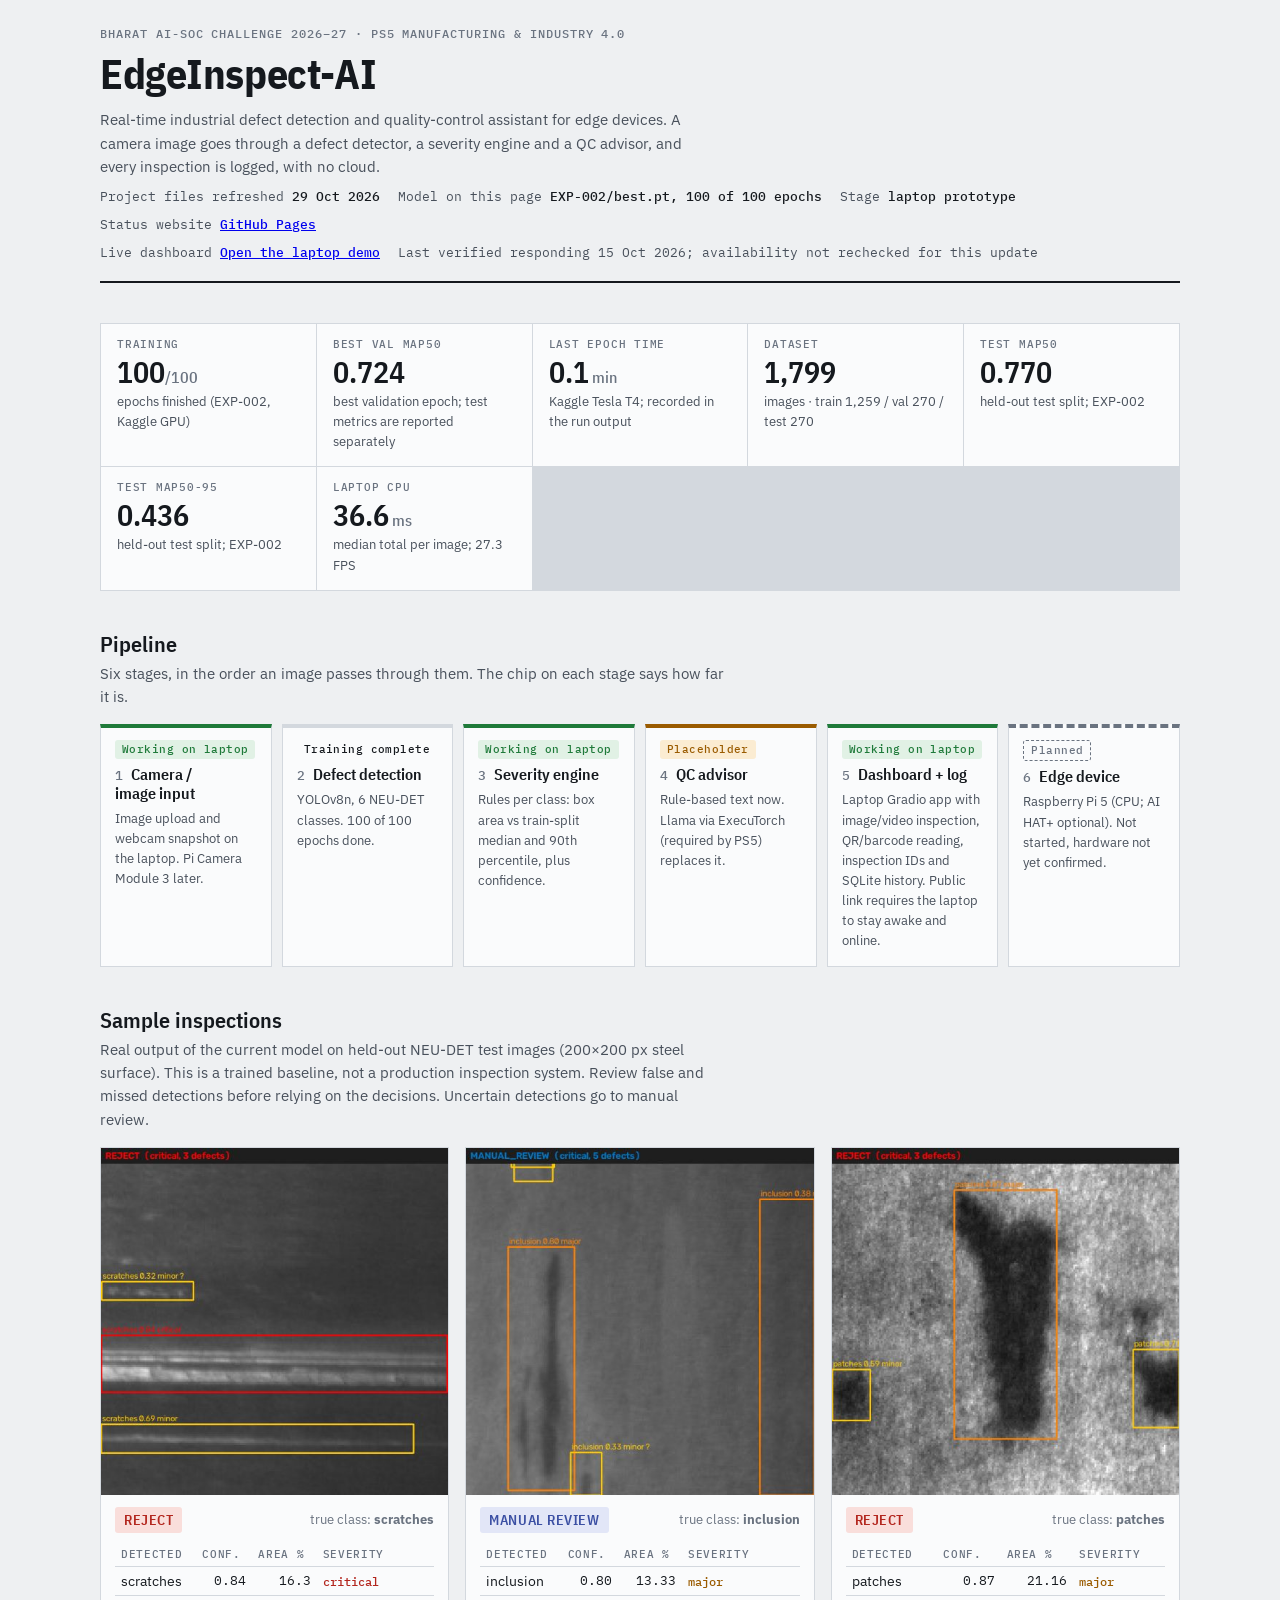
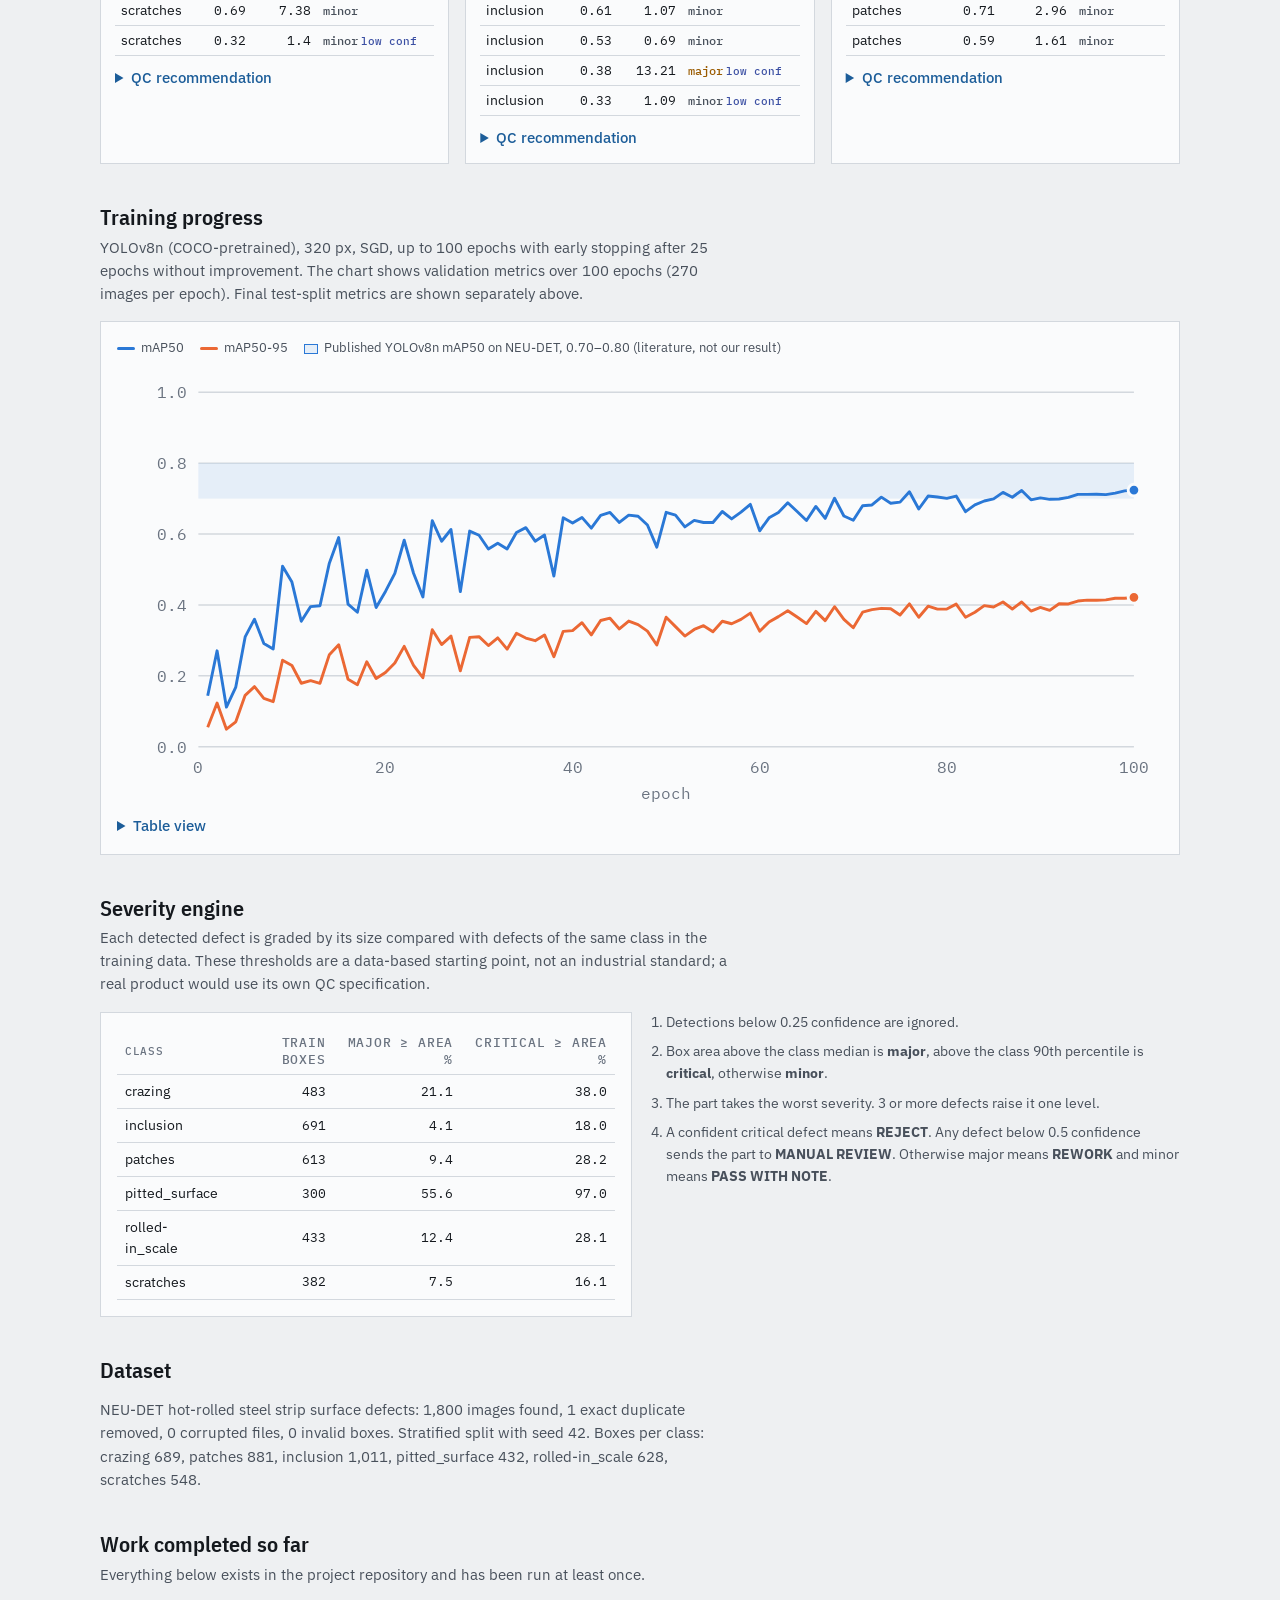
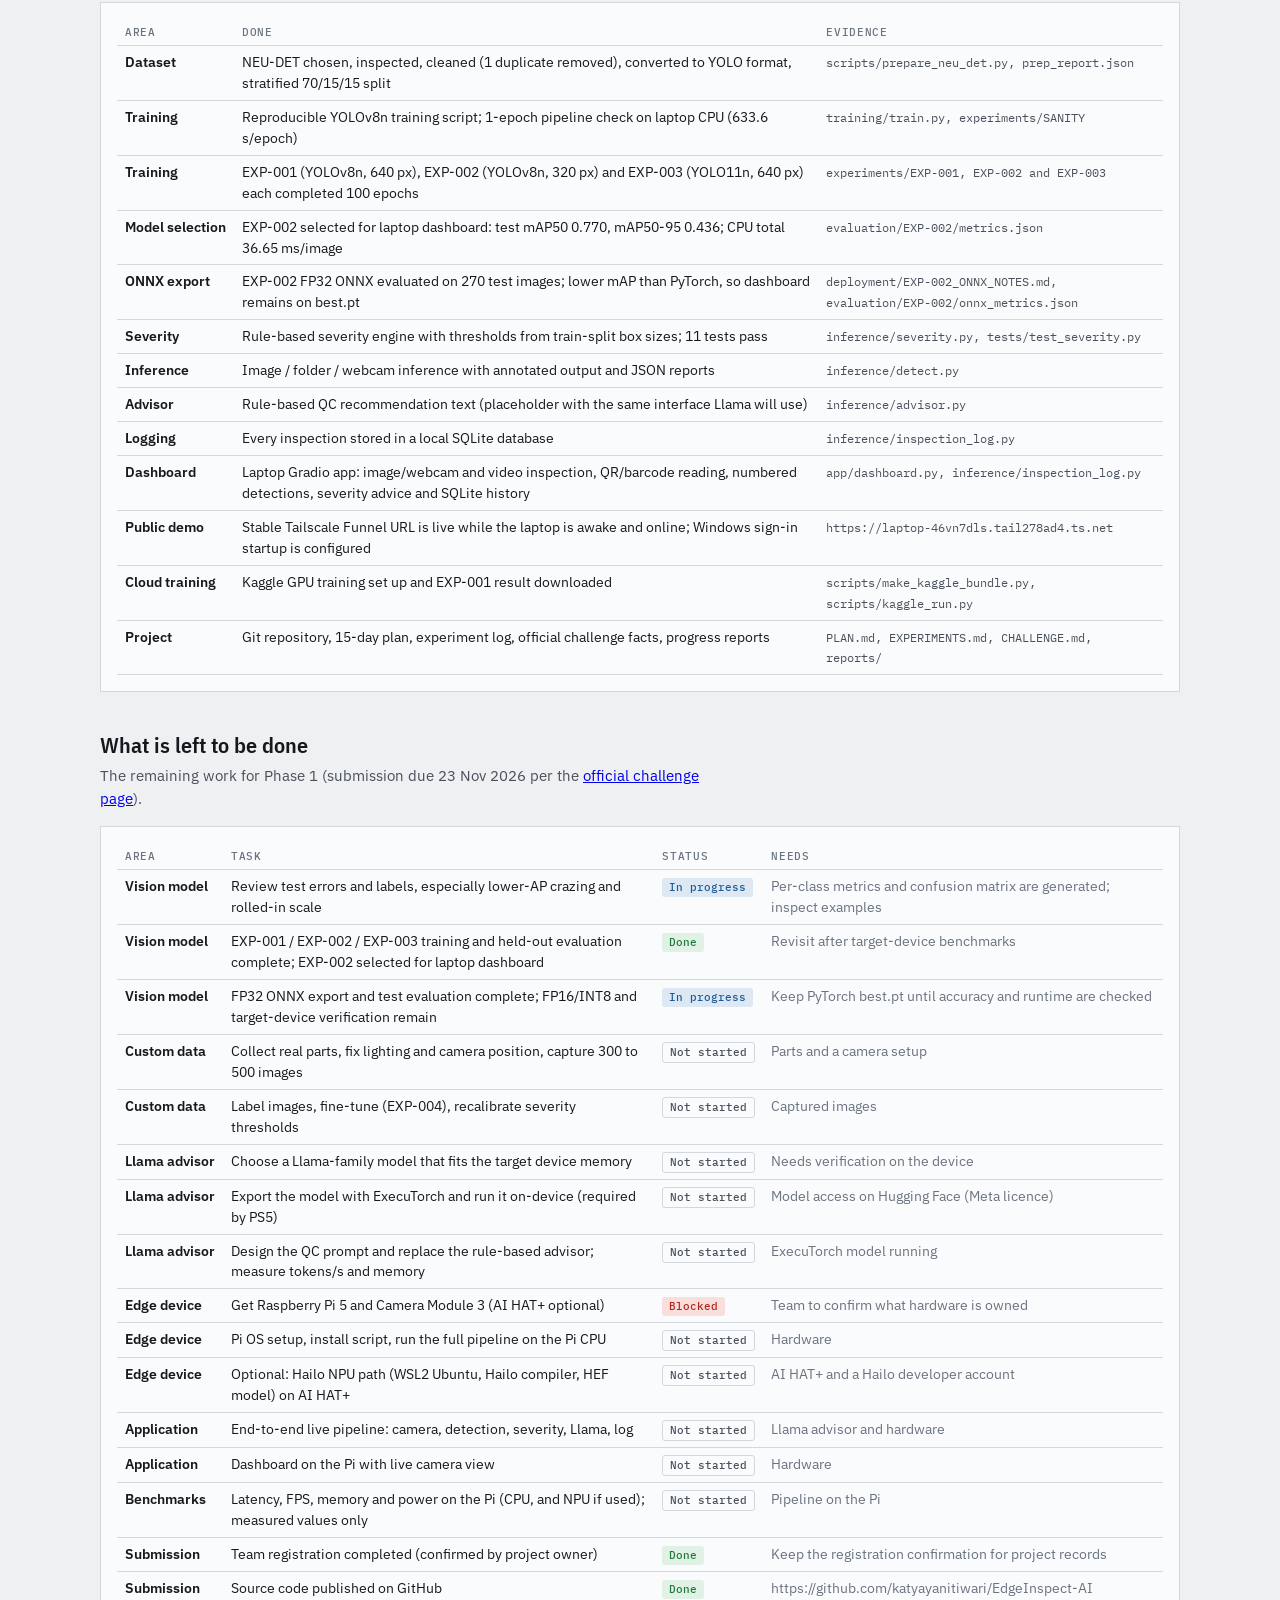
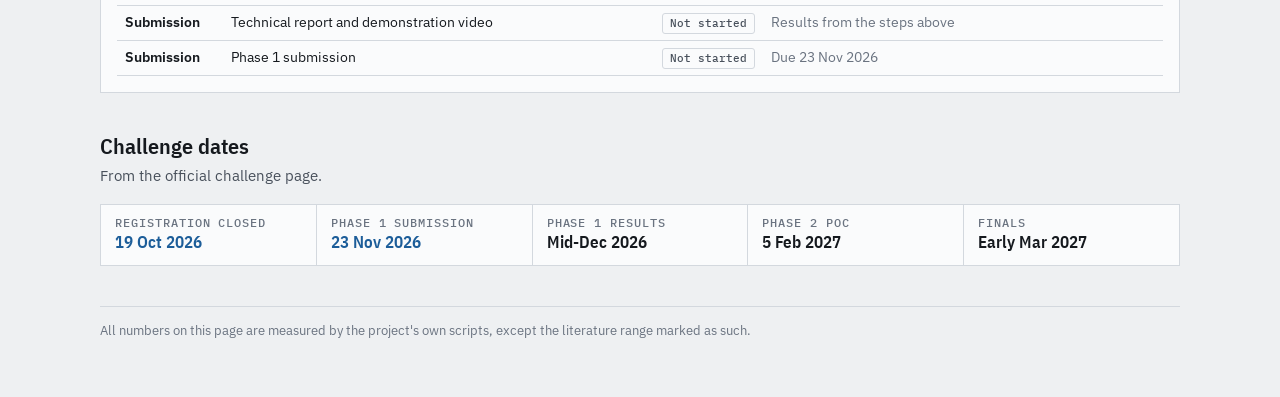
==== site/index.html @ 44a00425 "first commit" ====
<!doctype html><html lang="en"><head><meta charset="utf-8"><meta name="viewport" content="width=device-width,initial-scale=1"><style>html{color-scheme:light dark}body{margin:0}img{max-width:100%}[hidden]{display:none!important}</style></head><body><title>EdgeInspect-AI Prototype</title>
<meta name="description" content="Live status of the EdgeInspect-AI defect inspection prototype">
<link rel="preconnect" href="https://fonts.googleapis.com">
<link rel="stylesheet" href="https://fonts.googleapis.com/css2?family=IBM+Plex+Mono:wght@400;500&family=IBM+Plex+Sans+Condensed:wght@500;600;700&family=IBM+Plex+Sans:wght@400;500;600&display=swap">
<style>
:root{
  --bg:#eef0f2; --panel:#fafbfc; --ink:#15191e; --ink-2:#48505b; --muted:#6a7380; --line:#d3d8de;
  --accent:#1c5d99; --accent-soft:#dde8f3;
  --ok:#1f7a3a; --ok-bg:#e1f1e5; --warn:#9a5b00; --warn-bg:#fbecd2; --crit:#b3261e; --crit-bg:#f9dedb;
  --info:#3b4fa3; --info-bg:#e2e6f7;
  --s1:#2a78d6; --s2:#eb6834; --band:rgba(42,120,214,.10);
  --display:"IBM Plex Sans Condensed","Arial Narrow",Arial,sans-serif;
  --body:"IBM Plex Sans",system-ui,-apple-system,"Segoe UI",sans-serif;
  --mono:"IBM Plex Mono",ui-monospace,Consolas,monospace;
}
@media (prefers-color-scheme: dark){:root:not([data-theme="light"]){
  color-scheme:dark;
  --bg:#12151a; --panel:#1a1e24; --ink:#eef1f4; --ink-2:#bcc3cc; --muted:#8f98a4; --line:#2e343d;
  --accent:#7fb2e8; --accent-soft:#1d2d40;
  --ok:#6fcf8a; --ok-bg:#16301f; --warn:#f0b454; --warn-bg:#3a2a10; --crit:#f08a82; --crit-bg:#3d1a18;
  --info:#9fb0f0; --info-bg:#1f2545;
  --s1:#3987e5; --s2:#d95926; --band:rgba(57,135,229,.14);
}}
:root[data-theme="dark"]{
  color-scheme:dark;
  --bg:#12151a; --panel:#1a1e24; --ink:#eef1f4; --ink-2:#bcc3cc; --muted:#8f98a4; --line:#2e343d;
  --accent:#7fb2e8; --accent-soft:#1d2d40;
  --ok:#6fcf8a; --ok-bg:#16301f; --warn:#f0b454; --warn-bg:#3a2a10; --crit:#f08a82; --crit-bg:#3d1a18;
  --info:#9fb0f0; --info-bg:#1f2545;
  --s1:#3987e5; --s2:#d95926; --band:rgba(57,135,229,.14);
}
*{box-sizing:border-box}
body{background:var(--bg);color:var(--ink);font:15px/1.55 var(--body);padding:0 16px}
.wrap{max-width:1080px;margin:0 auto;padding-block:28px 56px;display:grid;gap:40px}
h1,h2,h3{font-family:var(--display);text-wrap:balance;margin:0;line-height:1.15}
h1{font-size:clamp(28px,5vw,42px);font-weight:700;letter-spacing:-.01em}
h2{font-size:22px;font-weight:600}
h3{font-size:16px;font-weight:600}
p{margin:0}
.muted{color:var(--muted)}
.eyebrow{font:500 12px/1 var(--mono);letter-spacing:.08em;text-transform:uppercase;color:var(--muted)}
header{display:grid;gap:10px;border-bottom:2px solid var(--ink);padding-bottom:18px}
.plate{display:flex;flex-wrap:wrap;gap:8px 18px;font:13px/1.4 var(--mono);color:var(--ink-2)}
.plate b{color:var(--ink);font-weight:500}
.lede{max-width:68ch;color:var(--ink-2)}
section{display:grid;gap:16px}
.section-head{display:grid;gap:6px}
.section-head p{max-width:70ch;color:var(--ink-2)}
.kpis{display:grid;grid-template-columns:repeat(auto-fit,minmax(200px,1fr));gap:1px;background:var(--line);border:1px solid var(--line)}
.kpi{background:var(--panel);padding:14px 16px;display:grid;gap:4px;align-content:start}
.kpi-label{font:500 11px/1.2 var(--mono);letter-spacing:.07em;text-transform:uppercase;color:var(--muted)}
.kpi-value{font:600 30px/1.1 var(--display);font-variant-numeric:tabular-nums}
.kpi-value small{font-size:16px;color:var(--muted);font-weight:500}
.kpi-note{font-size:13px;color:var(--ink-2)}
.pipeline{list-style:none;margin:0;padding:0;display:grid;grid-template-columns:repeat(auto-fit,minmax(160px,1fr));gap:10px;counter-reset:st}
.stage{counter-increment:st;background:var(--panel);border:1px solid var(--line);border-top:4px solid var(--line);padding:12px 14px 14px;display:grid;gap:6px;align-content:start}
.stage h3::before{content:counter(st) " ";font:500 13px var(--mono);color:var(--muted)}
.stage p{font-size:13px;color:var(--ink-2)}
.chip{justify-self:start;font:500 11px/1 var(--mono);letter-spacing:.04em;padding:4px 7px;border-radius:3px}
.st-working{border-top-color:var(--ok)} .st-working .chip{background:var(--ok-bg);color:var(--ok)}
.st-training{border-top-color:var(--accent)} .st-training .chip{background:var(--accent-soft);color:var(--accent)}
.st-placeholder{border-top-color:var(--warn)} .st-placeholder .chip{background:var(--warn-bg);color:var(--warn)}
.st-planned{border-top-color:var(--muted);border-top-style:dashed} .st-planned .chip{background:transparent;color:var(--muted);border:1px dashed var(--muted)}
.samples{display:grid;grid-template-columns:repeat(auto-fit,minmax(280px,1fr));gap:16px}
.sample{background:var(--panel);border:1px solid var(--line);display:grid;grid-template-rows:auto 1fr}
.sample img{display:block;width:100%;height:auto;aspect-ratio:1;background:#000}
.sample-body{padding:12px 14px 14px;display:grid;gap:10px;align-content:start}
.sample-head{display:flex;flex-wrap:wrap;justify-content:space-between;align-items:center;gap:8px;font-size:13px}
.decision{font:600 14px/1 var(--display);letter-spacing:.04em;padding:6px 9px;border-radius:3px}
.decision.ok{background:var(--ok-bg);color:var(--ok)} .decision.warn{background:var(--warn-bg);color:var(--warn)}
.decision.crit{background:var(--crit-bg);color:var(--crit)} .decision.info{background:var(--info-bg);color:var(--info)}
.sev{font:500 12px var(--mono)} .sev-minor{color:var(--ink-2)} .sev-major{color:var(--warn)} .sev-critical{color:var(--crit)}
.lc{font:500 11px var(--mono);color:var(--info)}
details summary{cursor:pointer;font-weight:500;color:var(--accent)}
details summary:focus-visible,button:focus-visible{outline:2px solid var(--accent);outline-offset:2px}
pre{white-space:pre-wrap;font:12.5px/1.5 var(--mono);color:var(--ink-2);margin:8px 0 0}
.tablewrap{overflow-x:auto}
table{border-collapse:collapse;width:100%;font-size:13.5px}
th{font:500 11px/1.3 var(--mono);letter-spacing:.06em;text-transform:uppercase;color:var(--muted);text-align:left;padding:6px 8px;border-bottom:1px solid var(--line)}
td{padding:6px 8px;border-bottom:1px solid var(--line)}
.num{text-align:right;font-variant-numeric:tabular-nums;font-family:var(--mono);font-size:13px}
th.num{text-align:right}
.mini td,.mini th{padding:4px 6px}
.panel{background:var(--panel);border:1px solid var(--line);padding:16px}
.chart-panel{display:grid;gap:10px}
.legend{display:flex;flex-wrap:wrap;gap:16px;font-size:13px;color:var(--ink-2)}
.legend span{display:inline-flex;align-items:center;gap:6px}
.sw{width:18px;height:3px;border-radius:2px;display:inline-block}
.swb{width:14px;height:10px;background:var(--band);border:1px solid var(--s1);display:inline-block}
.chartbox{position:relative}
#chart{width:100%;height:auto;display:block;overflow:visible}
#chart text{fill:var(--muted);font:11px var(--mono)}
#tip{position:absolute;pointer-events:none;background:var(--ink);color:var(--bg);font:12px/1.45 var(--mono);padding:6px 8px;border-radius:3px;white-space:nowrap}
.two{display:grid;grid-template-columns:repeat(auto-fit,minmax(300px,1fr));gap:16px;align-items:start}
.rules{display:grid;gap:8px;font-size:14px;color:var(--ink-2);margin:0;padding-left:18px}
.limits{display:grid;gap:8px;margin:0;padding-left:18px;color:var(--ink-2);max-width:75ch}
.dates{display:grid;grid-template-columns:repeat(auto-fit,minmax(150px,1fr));gap:1px;background:var(--line);border:1px solid var(--line)}
.date{background:var(--panel);padding:12px 14px;display:grid;gap:2px}
.date b{font:600 17px var(--display)}
.date.key b{color:var(--accent)}
.plan td{vertical-align:top}
.plan code{font:12px/1.4 var(--mono);color:var(--ink-2);word-break:break-word}
.plan td:first-child{font-weight:600;white-space:nowrap}
.st{font:500 11px/1 var(--mono);padding:4px 7px;border-radius:3px;white-space:nowrap;display:inline-block}
.st-done{background:var(--ok-bg);color:var(--ok)} .st-prog{background:var(--accent-soft);color:var(--accent)}
.st-todo{border:1px solid var(--line);color:var(--ink-2)} .st-block{background:var(--crit-bg);color:var(--crit)}
footer{border-top:1px solid var(--line);padding-top:14px;font-size:13px;color:var(--muted)}
@media (prefers-reduced-motion:reduce){*{transition:none!important}}
</style>

<div class="wrap">
<header>
  <div class="eyebrow">Bharat AI-SoC Challenge 2026–27 · PS5 Manufacturing &amp; Industry 4.0</div>
  <h1>EdgeInspect-AI</h1>
  <p class="lede">Real-time industrial defect detection and quality-control assistant for edge devices. A camera image goes through a defect detector, a severity engine and a QC advisor, and every inspection is logged, with no cloud.</p>
  <div class="plate"><span>Project files refreshed <b>29 Oct 2026</b></span><span>Model on this page <b>EXP-002/best.pt, 100 of 100 epochs</b></span><span>Stage <b>laptop prototype</b></span></div>
  <div class="plate"><span>Status website <b><a href="https://katyayanitiwari.github.io/edgeinspect-ai-site/">GitHub Pages</a></b></span><!--DEMO--></div>
  <div class="plate"><span>Live dashboard <b><a href="https://laptop-46vn7dls.tail278ad4.ts.net">Open the laptop demo</a></b></span><span>Last verified responding 15 Oct 2026; availability not rechecked for this update</span></div>
</header>

<section aria-label="Status">
  <div class="kpis"><div class='kpi'><div class='kpi-label'>Training</div><div class='kpi-value'>100<small>/100</small></div><div class='kpi-note'>epochs finished (EXP-002, Kaggle GPU)</div></div><div class='kpi'><div class='kpi-label'>Best val mAP50</div><div class='kpi-value'>0.724</div><div class='kpi-note'>best validation epoch; test metrics are reported separately</div></div><div class='kpi'><div class='kpi-label'>Last epoch time</div><div class='kpi-value'>0.1<small> min</small></div><div class='kpi-note'>Kaggle Tesla T4; recorded in the run output</div></div><div class='kpi'><div class='kpi-label'>Dataset</div><div class='kpi-value'>1,799</div><div class='kpi-note'>images · train 1,259 / val 270 / test 270</div></div><div class='kpi'><div class='kpi-label'>Test mAP50</div><div class='kpi-value'>0.770</div><div class='kpi-note'>held-out test split; EXP-002</div></div><div class='kpi'><div class='kpi-label'>Test mAP50-95</div><div class='kpi-value'>0.436</div><div class='kpi-note'>held-out test split; EXP-002</div></div><div class='kpi'><div class='kpi-label'>Laptop CPU</div><div class='kpi-value'>36.6<small> ms</small></div><div class='kpi-note'>median total per image; 27.3 FPS</div></div></div>
</section>

<section>
  <div class="section-head"><h2>Pipeline</h2>
  <p>Six stages, in the order an image passes through them. The chip on each stage says how far it is.</p></div>
  <ol class="pipeline"><li class='stage st-working'><span class='chip'>Working on laptop</span><h3>Camera / image input</h3><p>Image upload and webcam snapshot on the laptop. Pi Camera Module 3 later.</p></li><li class='stage st-complete'><span class='chip'>Training complete</span><h3>Defect detection</h3><p>YOLOv8n, 6 NEU-DET classes. 100 of 100 epochs done.</p></li><li class='stage st-working'><span class='chip'>Working on laptop</span><h3>Severity engine</h3><p>Rules per class: box area vs train-split median and 90th percentile, plus confidence.</p></li><li class='stage st-placeholder'><span class='chip'>Placeholder</span><h3>QC advisor</h3><p>Rule-based text now. Llama via ExecuTorch (required by PS5) replaces it.</p></li><li class='stage st-working'><span class='chip'>Working on laptop</span><h3>Dashboard + log</h3><p>Laptop Gradio app with image/video inspection, QR/barcode reading, inspection IDs and SQLite history. Public link requires the laptop to stay awake and online.</p></li><li class='stage st-planned'><span class='chip'>Planned</span><h3>Edge device</h3><p>Raspberry Pi 5 (CPU; AI HAT+ optional). Not started, hardware not yet confirmed.</p></li></ol>
</section>

<section>
  <div class="section-head"><h2>Sample inspections</h2>
  <p>Real output of the current model on held-out NEU-DET test images (200×200 px steel surface). This is a trained baseline, not a production inspection system. Review false and missed detections before relying on the decisions. Uncertain detections go to manual review.</p></div>
  <div class="samples">
<article class="sample">
  <img src="[data-uri]" alt="Model output on NEU-DET test image scratches_262.jpg" width="480" height="480">
  <div class="sample-body">
    <div class="sample-head"><span class="decision crit">REJECT</span>
      <span class="muted">true class: <b>scratches</b></span></div>
    <div class="tablewrap"><table class="mini"><thead><tr><th>Detected</th><th>Conf.</th><th>Area %</th><th>Severity</th></tr></thead>
    <tbody><tr><td>scratches</td><td class='num'>0.84</td><td class='num'>16.3</td><td><span class='sev sev-critical'>critical</span></td></tr><tr><td>scratches</td><td class='num'>0.69</td><td class='num'>7.38</td><td><span class='sev sev-minor'>minor</span></td></tr><tr><td>scratches</td><td class='num'>0.32</td><td class='num'>1.4</td><td><span class='sev sev-minor'>minor</span> <span class="lc">low conf</span></td></tr></tbody></table></div>
    <details><summary>QC recommendation</summary><pre>Decision: REJECT (overall severity: critical)
Critical defect. Reject the part and quarantine it. If several rejects of the same defect type occur in a row, check the upstream process.
D01 — scratches (linear scratch marks): critical, 16.3% of image, confidence 0.84
D02 — scratches (linear scratch marks): minor, 7.38% of image, confidence 0.69
D03 — scratches (linear scratch marks): minor, 1.4% of image, confidence 0.32 - low confidence, verify</pre></details>
  </div>
</article>
<article class="sample">
  <img src="[data-uri]" alt="Model output on NEU-DET test image inclusion_187.jpg" width="480" height="480">
  <div class="sample-body">
    <div class="sample-head"><span class="decision info">MANUAL REVIEW</span>
      <span class="muted">true class: <b>inclusion</b></span></div>
    <div class="tablewrap"><table class="mini"><thead><tr><th>Detected</th><th>Conf.</th><th>Area %</th><th>Severity</th></tr></thead>
    <tbody><tr><td>inclusion</td><td class='num'>0.80</td><td class='num'>13.33</td><td><span class='sev sev-major'>major</span></td></tr><tr><td>inclusion</td><td class='num'>0.61</td><td class='num'>1.07</td><td><span class='sev sev-minor'>minor</span></td></tr><tr><td>inclusion</td><td class='num'>0.53</td><td class='num'>0.69</td><td><span class='sev sev-minor'>minor</span></td></tr><tr><td>inclusion</td><td class='num'>0.38</td><td class='num'>13.21</td><td><span class='sev sev-major'>major</span> <span class="lc">low conf</span></td></tr><tr><td>inclusion</td><td class='num'>0.33</td><td class='num'>1.09</td><td><span class='sev sev-minor'>minor</span> <span class="lc">low conf</span></td></tr></tbody></table></div>
    <details><summary>QC recommendation</summary><pre>Decision: MANUAL_REVIEW (overall severity: critical)
The model is not confident. A QC operator must inspect this part manually before a decision is made.
D01 — inclusion (foreign material embedded in the surface): major, 13.33% of image, confidence 0.80
D02 — inclusion (foreign material embedded in the surface): major, 13.21% of image, confidence 0.38 - low confidence, verify
D03 — inclusion (foreign material embedded in the surface): minor, 1.09% of image, confidence 0.33 - low confidence, verify
D04 — inclusion (foreign material embedded in the surface): minor, 1.07% of image, confidence 0.61
D05 — inclusion (foreign material embedded in the surface): minor, 0.69% of image, confidence 0.53</pre></details>
  </div>
</article>
<article class="sample">
  <img src="[data-uri]" alt="Model output on NEU-DET test image patches_109.jpg" width="480" height="480">
  <div class="sample-body">
    <div class="sample-head"><span class="decision crit">REJECT</span>
      <span class="muted">true class: <b>patches</b></span></div>
    <div class="tablewrap"><table class="mini"><thead><tr><th>Detected</th><th>Conf.</th><th>Area %</th><th>Severity</th></tr></thead>
    <tbody><tr><td>patches</td><td class='num'>0.87</td><td class='num'>21.16</td><td><span class='sev sev-major'>major</span></td></tr><tr><td>patches</td><td class='num'>0.71</td><td class='num'>2.96</td><td><span class='sev sev-minor'>minor</span></td></tr><tr><td>patches</td><td class='num'>0.59</td><td class='num'>1.61</td><td><span class='sev sev-minor'>minor</span></td></tr></tbody></table></div>
    <details><summary>QC recommendation</summary><pre>Decision: REJECT (overall severity: critical)
Critical defect. Reject the part and quarantine it. If several rejects of the same defect type occur in a row, check the upstream process.
D01 — patches (irregular surface patch): major, 21.16% of image, confidence 0.87
D02 — patches (irregular surface patch): minor, 2.96% of image, confidence 0.71
D03 — patches (irregular surface patch): minor, 1.61% of image, confidence 0.59</pre></details>
  </div>
</article></div>
</section>

<section>
  <div class="section-head"><h2>Training progress</h2>
  <p>YOLOv8n (COCO-pretrained), 320 px, SGD, up to 100 epochs with early stopping after 25 epochs without improvement. The chart shows validation metrics over 100 epochs (270 images per epoch). Final test-split metrics are shown separately above.</p></div>
  <div class="panel chart-panel">
    <div class="legend">
      <span><i class="sw" style="background:var(--s1)"></i>mAP50</span>
      <span><i class="sw" style="background:var(--s2)"></i>mAP50-95</span>
      <span><i class="swb"></i>Published YOLOv8n mAP50 on NEU-DET, 0.70–0.80 (literature, not our result)</span>
    </div>
    <div class="chartbox"><svg id="chart" viewBox="0 0 720 300" role="img" aria-labelledby="chart-title chart-desc">
<title id="chart-title">Validation mAP per epoch</title>
<desc id="chart-desc">Line chart of mAP50 and mAP50-95 on the validation split for each finished training epoch.</desc>
<g id="grid"></g><g id="band"></g><g id="lines"></g><g id="dots"></g><g id="hover"></g>
<rect id="hit" x="56" y="16" width="644" height="244" fill="transparent"></rect>
</svg><div id="tip" hidden></div></div>
    <details><summary>Table view</summary>
      <div class="tablewrap"><table><thead><tr><th class="num">Epoch</th><th class="num">Precision</th><th class="num">Recall</th><th class="num">mAP50</th><th class="num">mAP50-95</th><th class="num">Minutes</th></tr></thead>
      <tbody><tr><td class='num'>1</td><td class='num'>0.006</td><td class='num'>0.561</td><td class='num'>0.144</td><td class='num'>0.055</td><td class='num'>0.1</td></tr><tr><td class='num'>2</td><td class='num'>0.291</td><td class='num'>0.344</td><td class='num'>0.271</td><td class='num'>0.123</td><td class='num'>0.2</td></tr><tr><td class='num'>3</td><td class='num'>0.221</td><td class='num'>0.203</td><td class='num'>0.112</td><td class='num'>0.049</td><td class='num'>0.3</td></tr><tr><td class='num'>4</td><td class='num'>0.450</td><td class='num'>0.260</td><td class='num'>0.168</td><td class='num'>0.070</td><td class='num'>0.4</td></tr><tr><td class='num'>5</td><td class='num'>0.437</td><td class='num'>0.420</td><td class='num'>0.310</td><td class='num'>0.145</td><td class='num'>0.5</td></tr><tr><td class='num'>6</td><td class='num'>0.360</td><td class='num'>0.402</td><td class='num'>0.360</td><td class='num'>0.170</td><td class='num'>0.6</td></tr><tr><td class='num'>7</td><td class='num'>0.334</td><td class='num'>0.337</td><td class='num'>0.291</td><td class='num'>0.136</td><td class='num'>0.7</td></tr><tr><td class='num'>8</td><td class='num'>0.638</td><td class='num'>0.274</td><td class='num'>0.276</td><td class='num'>0.127</td><td class='num'>0.8</td></tr><tr><td class='num'>9</td><td class='num'>0.482</td><td class='num'>0.538</td><td class='num'>0.509</td><td class='num'>0.244</td><td class='num'>0.9</td></tr><tr><td class='num'>10</td><td class='num'>0.578</td><td class='num'>0.423</td><td class='num'>0.464</td><td class='num'>0.229</td><td class='num'>1.0</td></tr><tr><td class='num'>11</td><td class='num'>0.431</td><td class='num'>0.329</td><td class='num'>0.354</td><td class='num'>0.179</td><td class='num'>1.1</td></tr><tr><td class='num'>12</td><td class='num'>0.356</td><td class='num'>0.467</td><td class='num'>0.395</td><td class='num'>0.186</td><td class='num'>1.2</td></tr><tr><td class='num'>13</td><td class='num'>0.468</td><td class='num'>0.417</td><td class='num'>0.398</td><td class='num'>0.179</td><td class='num'>1.3</td></tr><tr><td class='num'>14</td><td class='num'>0.626</td><td class='num'>0.470</td><td class='num'>0.518</td><td class='num'>0.260</td><td class='num'>1.4</td></tr><tr><td class='num'>15</td><td class='num'>0.526</td><td class='num'>0.631</td><td class='num'>0.590</td><td class='num'>0.288</td><td class='num'>1.5</td></tr><tr><td class='num'>16</td><td class='num'>0.384</td><td class='num'>0.461</td><td class='num'>0.402</td><td class='num'>0.190</td><td class='num'>1.6</td></tr><tr><td class='num'>17</td><td class='num'>0.433</td><td class='num'>0.450</td><td class='num'>0.379</td><td class='num'>0.175</td><td class='num'>1.7</td></tr><tr><td class='num'>18</td><td class='num'>0.647</td><td class='num'>0.506</td><td class='num'>0.498</td><td class='num'>0.240</td><td class='num'>1.8</td></tr><tr><td class='num'>19</td><td class='num'>0.499</td><td class='num'>0.388</td><td class='num'>0.393</td><td class='num'>0.193</td><td class='num'>1.9</td></tr><tr><td class='num'>20</td><td class='num'>0.509</td><td class='num'>0.466</td><td class='num'>0.438</td><td class='num'>0.210</td><td class='num'>2.0</td></tr><tr><td class='num'>21</td><td class='num'>0.443</td><td class='num'>0.512</td><td class='num'>0.489</td><td class='num'>0.236</td><td class='num'>2.1</td></tr><tr><td class='num'>22</td><td class='num'>0.522</td><td class='num'>0.578</td><td class='num'>0.582</td><td class='num'>0.283</td><td class='num'>2.2</td></tr><tr><td class='num'>23</td><td class='num'>0.449</td><td class='num'>0.546</td><td class='num'>0.489</td><td class='num'>0.230</td><td class='num'>2.3</td></tr><tr><td class='num'>24</td><td class='num'>0.567</td><td class='num'>0.421</td><td class='num'>0.422</td><td class='num'>0.195</td><td class='num'>2.4</td></tr><tr><td class='num'>25</td><td class='num'>0.613</td><td class='num'>0.603</td><td class='num'>0.638</td><td class='num'>0.330</td><td class='num'>2.5</td></tr><tr><td class='num'>26</td><td class='num'>0.565</td><td class='num'>0.573</td><td class='num'>0.580</td><td class='num'>0.288</td><td class='num'>2.6</td></tr><tr><td class='num'>27</td><td class='num'>0.531</td><td class='num'>0.551</td><td class='num'>0.613</td><td class='num'>0.312</td><td class='num'>2.7</td></tr><tr><td class='num'>28</td><td class='num'>0.437</td><td class='num'>0.460</td><td class='num'>0.437</td><td class='num'>0.214</td><td class='num'>2.8</td></tr><tr><td class='num'>29</td><td class='num'>0.574</td><td class='num'>0.585</td><td class='num'>0.608</td><td class='num'>0.308</td><td class='num'>2.9</td></tr><tr><td class='num'>30</td><td class='num'>0.540</td><td class='num'>0.575</td><td class='num'>0.597</td><td class='num'>0.310</td><td class='num'>3.0</td></tr><tr><td class='num'>31</td><td class='num'>0.541</td><td class='num'>0.567</td><td class='num'>0.558</td><td class='num'>0.285</td><td class='num'>3.1</td></tr><tr><td class='num'>32</td><td class='num'>0.675</td><td class='num'>0.522</td><td class='num'>0.574</td><td class='num'>0.307</td><td class='num'>3.2</td></tr><tr><td class='num'>33</td><td class='num'>0.514</td><td class='num'>0.551</td><td class='num'>0.558</td><td class='num'>0.275</td><td class='num'>3.3</td></tr><tr><td class='num'>34</td><td class='num'>0.611</td><td class='num'>0.564</td><td class='num'>0.604</td><td class='num'>0.320</td><td class='num'>3.4</td></tr><tr><td class='num'>35</td><td class='num'>0.502</td><td class='num'>0.648</td><td class='num'>0.618</td><td class='num'>0.307</td><td class='num'>3.5</td></tr><tr><td class='num'>36</td><td class='num'>0.637</td><td class='num'>0.537</td><td class='num'>0.580</td><td class='num'>0.299</td><td class='num'>3.6</td></tr><tr><td class='num'>37</td><td class='num'>0.646</td><td class='num'>0.564</td><td class='num'>0.597</td><td class='num'>0.315</td><td class='num'>3.7</td></tr><tr><td class='num'>38</td><td class='num'>0.451</td><td class='num'>0.490</td><td class='num'>0.481</td><td class='num'>0.254</td><td class='num'>3.8</td></tr><tr><td class='num'>39</td><td class='num'>0.610</td><td class='num'>0.626</td><td class='num'>0.646</td><td class='num'>0.326</td><td class='num'>3.9</td></tr><tr><td class='num'>40</td><td class='num'>0.575</td><td class='num'>0.641</td><td class='num'>0.631</td><td class='num'>0.328</td><td class='num'>4.0</td></tr><tr><td class='num'>41</td><td class='num'>0.576</td><td class='num'>0.655</td><td class='num'>0.647</td><td class='num'>0.350</td><td class='num'>4.1</td></tr><tr><td class='num'>42</td><td class='num'>0.574</td><td class='num'>0.607</td><td class='num'>0.617</td><td class='num'>0.315</td><td class='num'>4.1</td></tr><tr><td class='num'>43</td><td class='num'>0.665</td><td class='num'>0.603</td><td class='num'>0.652</td><td class='num'>0.356</td><td class='num'>4.2</td></tr><tr><td class='num'>44</td><td class='num'>0.598</td><td class='num'>0.642</td><td class='num'>0.661</td><td class='num'>0.363</td><td class='num'>4.3</td></tr><tr><td class='num'>45</td><td class='num'>0.545</td><td class='num'>0.649</td><td class='num'>0.633</td><td class='num'>0.332</td><td class='num'>4.4</td></tr><tr><td class='num'>46</td><td class='num'>0.603</td><td class='num'>0.614</td><td class='num'>0.653</td><td class='num'>0.354</td><td class='num'>4.5</td></tr><tr><td class='num'>47</td><td class='num'>0.601</td><td class='num'>0.648</td><td class='num'>0.650</td><td class='num'>0.345</td><td class='num'>4.6</td></tr><tr><td class='num'>48</td><td class='num'>0.626</td><td class='num'>0.634</td><td class='num'>0.625</td><td class='num'>0.326</td><td class='num'>4.7</td></tr><tr><td class='num'>49</td><td class='num'>0.569</td><td class='num'>0.566</td><td class='num'>0.563</td><td class='num'>0.287</td><td class='num'>4.8</td></tr><tr><td class='num'>50</td><td class='num'>0.596</td><td class='num'>0.645</td><td class='num'>0.661</td><td class='num'>0.365</td><td class='num'>4.9</td></tr><tr><td class='num'>51</td><td class='num'>0.589</td><td class='num'>0.628</td><td class='num'>0.653</td><td class='num'>0.339</td><td class='num'>5.0</td></tr><tr><td class='num'>52</td><td class='num'>0.635</td><td class='num'>0.557</td><td class='num'>0.620</td><td class='num'>0.312</td><td class='num'>5.1</td></tr><tr><td class='num'>53</td><td class='num'>0.559</td><td class='num'>0.665</td><td class='num'>0.639</td><td class='num'>0.331</td><td class='num'>5.2</td></tr><tr><td class='num'>54</td><td class='num'>0.581</td><td class='num'>0.620</td><td class='num'>0.633</td><td class='num'>0.341</td><td class='num'>5.3</td></tr><tr><td class='num'>55</td><td class='num'>0.575</td><td class='num'>0.642</td><td class='num'>0.633</td><td class='num'>0.324</td><td class='num'>5.4</td></tr><tr><td class='num'>56</td><td class='num'>0.546</td><td class='num'>0.671</td><td class='num'>0.664</td><td class='num'>0.354</td><td class='num'>5.5</td></tr><tr><td class='num'>57</td><td class='num'>0.667</td><td class='num'>0.565</td><td class='num'>0.643</td><td class='num'>0.347</td><td class='num'>5.6</td></tr><tr><td class='num'>58</td><td class='num'>0.628</td><td class='num'>0.652</td><td class='num'>0.662</td><td class='num'>0.359</td><td class='num'>5.7</td></tr><tr><td class='num'>59</td><td class='num'>0.627</td><td class='num'>0.659</td><td class='num'>0.684</td><td class='num'>0.377</td><td class='num'>5.8</td></tr><tr><td class='num'>60</td><td class='num'>0.581</td><td class='num'>0.619</td><td class='num'>0.609</td><td class='num'>0.326</td><td class='num'>5.9</td></tr><tr><td class='num'>61</td><td class='num'>0.595</td><td class='num'>0.631</td><td class='num'>0.646</td><td class='num'>0.352</td><td class='num'>6.0</td></tr><tr><td class='num'>62</td><td class='num'>0.595</td><td class='num'>0.668</td><td class='num'>0.661</td><td class='num'>0.367</td><td class='num'>6.1</td></tr><tr><td class='num'>63</td><td class='num'>0.660</td><td class='num'>0.659</td><td class='num'>0.688</td><td class='num'>0.384</td><td class='num'>6.2</td></tr><tr><td class='num'>64</td><td class='num'>0.557</td><td class='num'>0.678</td><td class='num'>0.663</td><td class='num'>0.366</td><td class='num'>6.3</td></tr><tr><td class='num'>65</td><td class='num'>0.609</td><td class='num'>0.604</td><td class='num'>0.638</td><td class='num'>0.347</td><td class='num'>6.4</td></tr><tr><td class='num'>66</td><td class='num'>0.658</td><td class='num'>0.620</td><td class='num'>0.678</td><td class='num'>0.382</td><td class='num'>6.5</td></tr><tr><td class='num'>67</td><td class='num'>0.593</td><td class='num'>0.649</td><td class='num'>0.644</td><td class='num'>0.356</td><td class='num'>6.6</td></tr><tr><td class='num'>68</td><td class='num'>0.592</td><td class='num'>0.688</td><td class='num'>0.701</td><td class='num'>0.395</td><td class='num'>6.7</td></tr><tr><td class='num'>69</td><td class='num'>0.590</td><td class='num'>0.606</td><td class='num'>0.651</td><td class='num'>0.359</td><td class='num'>6.8</td></tr><tr><td class='num'>70</td><td class='num'>0.628</td><td class='num'>0.585</td><td class='num'>0.639</td><td class='num'>0.336</td><td class='num'>6.9</td></tr><tr><td class='num'>71</td><td class='num'>0.600</td><td class='num'>0.672</td><td class='num'>0.680</td><td class='num'>0.379</td><td class='num'>7.0</td></tr><tr><td class='num'>72</td><td class='num'>0.673</td><td class='num'>0.621</td><td class='num'>0.682</td><td class='num'>0.387</td><td class='num'>7.0</td></tr><tr><td class='num'>73</td><td class='num'>0.643</td><td class='num'>0.671</td><td class='num'>0.704</td><td class='num'>0.390</td><td class='num'>7.1</td></tr><tr><td class='num'>74</td><td class='num'>0.608</td><td class='num'>0.692</td><td class='num'>0.687</td><td class='num'>0.389</td><td class='num'>7.2</td></tr><tr><td class='num'>75</td><td class='num'>0.612</td><td class='num'>0.683</td><td class='num'>0.690</td><td class='num'>0.372</td><td class='num'>7.3</td></tr><tr><td class='num'>76</td><td class='num'>0.709</td><td class='num'>0.669</td><td class='num'>0.719</td><td class='num'>0.403</td><td class='num'>7.4</td></tr><tr><td class='num'>77</td><td class='num'>0.605</td><td class='num'>0.667</td><td class='num'>0.671</td><td class='num'>0.365</td><td class='num'>7.5</td></tr><tr><td class='num'>78</td><td class='num'>0.634</td><td class='num'>0.686</td><td class='num'>0.707</td><td class='num'>0.396</td><td class='num'>7.6</td></tr><tr><td class='num'>79</td><td class='num'>0.707</td><td class='num'>0.627</td><td class='num'>0.705</td><td class='num'>0.388</td><td class='num'>7.7</td></tr><tr><td class='num'>80</td><td class='num'>0.649</td><td class='num'>0.649</td><td class='num'>0.701</td><td class='num'>0.388</td><td class='num'>7.8</td></tr><tr><td class='num'>81</td><td class='num'>0.638</td><td class='num'>0.685</td><td class='num'>0.707</td><td class='num'>0.402</td><td class='num'>7.9</td></tr><tr><td class='num'>82</td><td class='num'>0.623</td><td class='num'>0.639</td><td class='num'>0.663</td><td class='num'>0.365</td><td class='num'>8.0</td></tr><tr><td class='num'>83</td><td class='num'>0.614</td><td class='num'>0.658</td><td class='num'>0.682</td><td class='num'>0.379</td><td class='num'>8.1</td></tr><tr><td class='num'>84</td><td class='num'>0.593</td><td class='num'>0.689</td><td class='num'>0.693</td><td class='num'>0.398</td><td class='num'>8.2</td></tr><tr><td class='num'>85</td><td class='num'>0.630</td><td class='num'>0.678</td><td class='num'>0.699</td><td class='num'>0.394</td><td class='num'>8.3</td></tr><tr><td class='num'>86</td><td class='num'>0.610</td><td class='num'>0.706</td><td class='num'>0.717</td><td class='num'>0.408</td><td class='num'>8.4</td></tr><tr><td class='num'>87</td><td class='num'>0.686</td><td class='num'>0.645</td><td class='num'>0.704</td><td class='num'>0.388</td><td class='num'>8.5</td></tr><tr><td class='num'>88</td><td class='num'>0.658</td><td class='num'>0.677</td><td class='num'>0.723</td><td class='num'>0.408</td><td class='num'>8.6</td></tr><tr><td class='num'>89</td><td class='num'>0.664</td><td class='num'>0.664</td><td class='num'>0.697</td><td class='num'>0.383</td><td class='num'>8.7</td></tr><tr><td class='num'>90</td><td class='num'>0.565</td><td class='num'>0.731</td><td class='num'>0.702</td><td class='num'>0.393</td><td class='num'>8.8</td></tr><tr><td class='num'>91</td><td class='num'>0.628</td><td class='num'>0.679</td><td class='num'>0.698</td><td class='num'>0.385</td><td class='num'>8.9</td></tr><tr><td class='num'>92</td><td class='num'>0.612</td><td class='num'>0.702</td><td class='num'>0.699</td><td class='num'>0.403</td><td class='num'>9.0</td></tr><tr><td class='num'>93</td><td class='num'>0.653</td><td class='num'>0.682</td><td class='num'>0.703</td><td class='num'>0.403</td><td class='num'>9.1</td></tr><tr><td class='num'>94</td><td class='num'>0.622</td><td class='num'>0.697</td><td class='num'>0.712</td><td class='num'>0.411</td><td class='num'>9.2</td></tr><tr><td class='num'>95</td><td class='num'>0.663</td><td class='num'>0.687</td><td class='num'>0.712</td><td class='num'>0.413</td><td class='num'>9.3</td></tr><tr><td class='num'>96</td><td class='num'>0.673</td><td class='num'>0.666</td><td class='num'>0.712</td><td class='num'>0.413</td><td class='num'>9.4</td></tr><tr><td class='num'>97</td><td class='num'>0.644</td><td class='num'>0.689</td><td class='num'>0.711</td><td class='num'>0.414</td><td class='num'>9.5</td></tr><tr><td class='num'>98</td><td class='num'>0.646</td><td class='num'>0.675</td><td class='num'>0.715</td><td class='num'>0.419</td><td class='num'>9.6</td></tr><tr><td class='num'>99</td><td class='num'>0.629</td><td class='num'>0.712</td><td class='num'>0.722</td><td class='num'>0.419</td><td class='num'>9.7</td></tr><tr><td class='num'>100</td><td class='num'>0.662</td><td class='num'>0.698</td><td class='num'>0.724</td><td class='num'>0.421</td><td class='num'>9.7</td></tr></tbody></table></div></details>
  </div>
</section>

<section>
  <div class="section-head"><h2>Severity engine</h2>
  <p>Each detected defect is graded by its size compared with defects of the same class in the training data. These thresholds are a data-based starting point, not an industrial standard; a real product would use its own QC specification.</p></div>
  <div class="two">
    <div class="panel tablewrap"><table><thead><tr><th>Class</th><th class="num">Train boxes</th><th class="num">Major ≥ area %</th><th class="num">Critical ≥ area %</th></tr></thead>
    <tbody><tr><td>crazing</td><td class='num'>483</td><td class='num'>21.1</td><td class='num'>38.0</td></tr><tr><td>inclusion</td><td class='num'>691</td><td class='num'>4.1</td><td class='num'>18.0</td></tr><tr><td>patches</td><td class='num'>613</td><td class='num'>9.4</td><td class='num'>28.2</td></tr><tr><td>pitted_surface</td><td class='num'>300</td><td class='num'>55.6</td><td class='num'>97.0</td></tr><tr><td>rolled-in_scale</td><td class='num'>433</td><td class='num'>12.4</td><td class='num'>28.1</td></tr><tr><td>scratches</td><td class='num'>382</td><td class='num'>7.5</td><td class='num'>16.1</td></tr></tbody></table></div>
    <ol class="rules">
      <li>Detections below 0.25 confidence are ignored.</li>
      <li>Box area above the class median is <b>major</b>, above the class 90th percentile is <b>critical</b>, otherwise <b>minor</b>.</li>
      <li>The part takes the worst severity. 3 or more defects raise it one level.</li>
      <li>A confident critical defect means <b>REJECT</b>. Any defect below 0.5 confidence sends the part to <b>MANUAL REVIEW</b>. Otherwise major means <b>REWORK</b> and minor means <b>PASS WITH NOTE</b>.</li>
    </ol>
  </div>
</section>

<section>
  <div class="section-head"><h2>Dataset</h2></div>
  <p class="lede">NEU-DET hot-rolled steel strip surface defects: 1,800 images found, 1 exact duplicate removed, 0 corrupted files, 0 invalid boxes. Stratified split with seed 42. Boxes per class: crazing 689, patches 881, inclusion 1,011, pitted_surface 432, rolled-in_scale 628, scratches 548.</p>
</section>

<section>
  <div class="section-head"><h2>Work completed so far</h2>
  <p>Everything below exists in the project repository and has been run at least once.</p></div>
  <div class="panel tablewrap"><table class="plan"><thead><tr><th>Area</th><th>Done</th><th>Evidence</th></tr></thead>
  <tbody><tr><td>Dataset</td><td>NEU-DET chosen, inspected, cleaned (1 duplicate removed), converted to YOLO format, stratified 70/15/15 split</td><td class='muted'><code>scripts/prepare_neu_det.py, prep_report.json</code></td></tr><tr><td>Training</td><td>Reproducible YOLOv8n training script; 1-epoch pipeline check on laptop CPU (633.6 s/epoch)</td><td class='muted'><code>training/train.py, experiments/SANITY</code></td></tr><tr><td>Training</td><td>EXP-001 (YOLOv8n, 640 px), EXP-002 (YOLOv8n, 320 px) and EXP-003 (YOLO11n, 640 px) each completed 100 epochs</td><td class='muted'><code>experiments/EXP-001, EXP-002 and EXP-003</code></td></tr><tr><td>Model selection</td><td>EXP-002 selected for laptop dashboard: test mAP50 0.770, mAP50-95 0.436; CPU total 36.65 ms/image</td><td class='muted'><code>evaluation/EXP-002/metrics.json</code></td></tr><tr><td>ONNX export</td><td>EXP-002 FP32 ONNX evaluated on 270 test images; lower mAP than PyTorch, so dashboard remains on best.pt</td><td class='muted'><code>deployment/EXP-002_ONNX_NOTES.md, evaluation/EXP-002/onnx_metrics.json</code></td></tr><tr><td>Severity</td><td>Rule-based severity engine with thresholds from train-split box sizes; 11 tests pass</td><td class='muted'><code>inference/severity.py, tests/test_severity.py</code></td></tr><tr><td>Inference</td><td>Image / folder / webcam inference with annotated output and JSON reports</td><td class='muted'><code>inference/detect.py</code></td></tr><tr><td>Advisor</td><td>Rule-based QC recommendation text (placeholder with the same interface Llama will use)</td><td class='muted'><code>inference/advisor.py</code></td></tr><tr><td>Logging</td><td>Every inspection stored in a local SQLite database</td><td class='muted'><code>inference/inspection_log.py</code></td></tr><tr><td>Dashboard</td><td>Laptop Gradio app: image/webcam and video inspection, QR/barcode reading, numbered detections, severity advice and SQLite history</td><td class='muted'><code>app/dashboard.py, inference/inspection_log.py</code></td></tr><tr><td>Public demo</td><td>Stable Tailscale Funnel URL is live while the laptop is awake and online; Windows sign-in startup is configured</td><td class='muted'><code>https://laptop-46vn7dls.tail278ad4.ts.net</code></td></tr><tr><td>Cloud training</td><td>Kaggle GPU training set up and EXP-001 result downloaded</td><td class='muted'><code>scripts/make_kaggle_bundle.py, scripts/kaggle_run.py</code></td></tr><tr><td>Project</td><td>Git repository, 15-day plan, experiment log, official challenge facts, progress reports</td><td class='muted'><code>PLAN.md, EXPERIMENTS.md, CHALLENGE.md, reports/</code></td></tr></tbody></table></div>
</section>

<section>
  <div class="section-head"><h2>What is left to be done</h2>
  <p>The remaining work for Phase 1 (submission due 23 Nov 2026 per the <a href="https://arm-education.github.io/Arm-Developer-Labs/Bharat_AI_SoC_2026_27.html">official challenge page</a>).</p></div>
  <div class="panel tablewrap"><table class="plan"><thead><tr><th>Area</th><th>Task</th><th>Status</th><th>Needs</th></tr></thead>
  <tbody><tr><td>Vision model</td><td>Review test errors and labels, especially lower-AP crazing and rolled-in scale</td><td><span class='st st-prog'>In progress</span></td><td class='muted'>Per-class metrics and confusion matrix are generated; inspect examples</td></tr><tr><td>Vision model</td><td>EXP-001 / EXP-002 / EXP-003 training and held-out evaluation complete; EXP-002 selected for laptop dashboard</td><td><span class='st st-done'>Done</span></td><td class='muted'>Revisit after target-device benchmarks</td></tr><tr><td>Vision model</td><td>FP32 ONNX export and test evaluation complete; FP16/INT8 and target-device verification remain</td><td><span class='st st-prog'>In progress</span></td><td class='muted'>Keep PyTorch best.pt until accuracy and runtime are checked</td></tr><tr><td>Custom data</td><td>Collect real parts, fix lighting and camera position, capture 300 to 500 images</td><td><span class='st st-todo'>Not started</span></td><td class='muted'>Parts and a camera setup</td></tr><tr><td>Custom data</td><td>Label images, fine-tune (EXP-004), recalibrate severity thresholds</td><td><span class='st st-todo'>Not started</span></td><td class='muted'>Captured images</td></tr><tr><td>Llama advisor</td><td>Choose a Llama-family model that fits the target device memory</td><td><span class='st st-todo'>Not started</span></td><td class='muted'>Needs verification on the device</td></tr><tr><td>Llama advisor</td><td>Export the model with ExecuTorch and run it on-device (required by PS5)</td><td><span class='st st-todo'>Not started</span></td><td class='muted'>Model access on Hugging Face (Meta licence)</td></tr><tr><td>Llama advisor</td><td>Design the QC prompt and replace the rule-based advisor; measure tokens/s and memory</td><td><span class='st st-todo'>Not started</span></td><td class='muted'>ExecuTorch model running</td></tr><tr><td>Edge device</td><td>Get Raspberry Pi 5 and Camera Module 3 (AI HAT+ optional)</td><td><span class='st st-block'>Blocked</span></td><td class='muted'>Team to confirm what hardware is owned</td></tr><tr><td>Edge device</td><td>Pi OS setup, install script, run the full pipeline on the Pi CPU</td><td><span class='st st-todo'>Not started</span></td><td class='muted'>Hardware</td></tr><tr><td>Edge device</td><td>Optional: Hailo NPU path (WSL2 Ubuntu, Hailo compiler, HEF model) on AI HAT+</td><td><span class='st st-todo'>Not started</span></td><td class='muted'>AI HAT+ and a Hailo developer account</td></tr><tr><td>Application</td><td>End-to-end live pipeline: camera, detection, severity, Llama, log</td><td><span class='st st-todo'>Not started</span></td><td class='muted'>Llama advisor and hardware</td></tr><tr><td>Application</td><td>Dashboard on the Pi with live camera view</td><td><span class='st st-todo'>Not started</span></td><td class='muted'>Hardware</td></tr><tr><td>Benchmarks</td><td>Latency, FPS, memory and power on the Pi (CPU, and NPU if used); measured values only</td><td><span class='st st-todo'>Not started</span></td><td class='muted'>Pipeline on the Pi</td></tr><tr><td>Submission</td><td>Team registration completed (confirmed by project owner)</td><td><span class='st st-done'>Done</span></td><td class='muted'>Keep the registration confirmation for project records</td></tr><tr><td>Submission</td><td>Source code published on GitHub</td><td><span class='st st-done'>Done</span></td><td class='muted'>https://github.com/katyayanitiwari/EdgeInspect-AI</td></tr><tr><td>Submission</td><td>Technical report and demonstration video</td><td><span class='st st-todo'>Not started</span></td><td class='muted'>Results from the steps above</td></tr><tr><td>Submission</td><td>Phase 1 submission</td><td><span class='st st-todo'>Not started</span></td><td class='muted'>Due 23 Nov 2026</td></tr></tbody></table></div>
</section>

<section>
  <div class="section-head"><h2>Challenge dates</h2><p>From the official challenge page.</p></div>
  <div class="dates">
    <div class="date key"><span class="eyebrow">Registration closed</span><b>19 Oct 2026</b></div>
    <div class="date key"><span class="eyebrow">Phase 1 submission</span><b>23 Nov 2026</b></div>
    <div class="date"><span class="eyebrow">Phase 1 results</span><b>Mid-Dec 2026</b></div>
    <div class="date"><span class="eyebrow">Phase 2 PoC</span><b>5 Feb 2027</b></div>
    <div class="date"><span class="eyebrow">Finals</span><b>Early Mar 2027</b></div>
  </div>
</section>

<footer>All numbers on this page are measured by the project's own scripts, except the literature range marked as such.</footer>
</div>

<script>
(function(){
  const DATA = [{"e": 1, "a": 0.14395, "b": 0.05487}, {"e": 2, "a": 0.27055, "b": 0.12306}, {"e": 3, "a": 0.11161, "b": 0.04947}, {"e": 4, "a": 0.16833, "b": 0.07023}, {"e": 5, "a": 0.3097, "b": 0.14492}, {"e": 6, "a": 0.35984, "b": 0.16955}, {"e": 7, "a": 0.2909, "b": 0.13618}, {"e": 8, "a": 0.27587, "b": 0.12714}, {"e": 9, "a": 0.50936, "b": 0.2442}, {"e": 10, "a": 0.4644, "b": 0.22909}, {"e": 11, "a": 0.35385, "b": 0.17907}, {"e": 12, "a": 0.3953, "b": 0.18645}, {"e": 13, "a": 0.39764, "b": 0.17898}, {"e": 14, "a": 0.51789, "b": 0.2597}, {"e": 15, "a": 0.58993, "b": 0.2878}, {"e": 16, "a": 0.40205, "b": 0.19023}, {"e": 17, "a": 0.37929, "b": 0.17466}, {"e": 18, "a": 0.49811, "b": 0.23954}, {"e": 19, "a": 0.39281, "b": 0.19267}, {"e": 20, "a": 0.43813, "b": 0.20963}, {"e": 21, "a": 0.48918, "b": 0.23615}, {"e": 22, "a": 0.58243, "b": 0.28311}, {"e": 23, "a": 0.48937, "b": 0.2296}, {"e": 24, "a": 0.42247, "b": 0.19458}, {"e": 25, "a": 0.63787, "b": 0.33013}, {"e": 26, "a": 0.57961, "b": 0.28811}, {"e": 27, "a": 0.6128, "b": 0.31217}, {"e": 28, "a": 0.43744, "b": 0.21394}, {"e": 29, "a": 0.60833, "b": 0.30846}, {"e": 30, "a": 0.59666, "b": 0.31043}, {"e": 31, "a": 0.55762, "b": 0.2855}, {"e": 32, "a": 0.57403, "b": 0.30725}, {"e": 33, "a": 0.55779, "b": 0.2751}, {"e": 34, "a": 0.60441, "b": 0.32008}, {"e": 35, "a": 0.61798, "b": 0.30664}, {"e": 36, "a": 0.57984, "b": 0.29903}, {"e": 37, "a": 0.59717, "b": 0.31543}, {"e": 38, "a": 0.4814, "b": 0.25383}, {"e": 39, "a": 0.64576, "b": 0.32551}, {"e": 40, "a": 0.63122, "b": 0.3276}, {"e": 41, "a": 0.64697, "b": 0.34984}, {"e": 42, "a": 0.61663, "b": 0.31549}, {"e": 43, "a": 0.65249, "b": 0.35608}, {"e": 44, "a": 0.66081, "b": 0.36259}, {"e": 45, "a": 0.63287, "b": 0.33226}, {"e": 46, "a": 0.65325, "b": 0.35447}, {"e": 47, "a": 0.65025, "b": 0.34454}, {"e": 48, "a": 0.62542, "b": 0.32611}, {"e": 49, "a": 0.56307, "b": 0.28703}, {"e": 50, "a": 0.66129, "b": 0.36525}, {"e": 51, "a": 0.6531, "b": 0.33876}, {"e": 52, "a": 0.62009, "b": 0.31211}, {"e": 53, "a": 0.63865, "b": 0.33077}, {"e": 54, "a": 0.63263, "b": 0.34148}, {"e": 55, "a": 0.63272, "b": 0.32426}, {"e": 56, "a": 0.66357, "b": 0.35389}, {"e": 57, "a": 0.64271, "b": 0.34693}, {"e": 58, "a": 0.66189, "b": 0.35916}, {"e": 59, "a": 0.68358, "b": 0.37694}, {"e": 60, "a": 0.60919, "b": 0.32596}, {"e": 61, "a": 0.64566, "b": 0.35199}, {"e": 62, "a": 0.66064, "b": 0.36701}, {"e": 63, "a": 0.68841, "b": 0.38359}, {"e": 64, "a": 0.66339, "b": 0.36577}, {"e": 65, "a": 0.63836, "b": 0.34737}, {"e": 66, "a": 0.67789, "b": 0.38188}, {"e": 67, "a": 0.64426, "b": 0.35579}, {"e": 68, "a": 0.70101, "b": 0.39495}, {"e": 69, "a": 0.65076, "b": 0.35939}, {"e": 70, "a": 0.63885, "b": 0.33571}, {"e": 71, "a": 0.67991, "b": 0.37948}, {"e": 72, "a": 0.68207, "b": 0.38662}, {"e": 73, "a": 0.70407, "b": 0.39041}, {"e": 74, "a": 0.68685, "b": 0.38928}, {"e": 75, "a": 0.69006, "b": 0.37168}, {"e": 76, "a": 0.7192, "b": 0.4031}, {"e": 77, "a": 0.67055, "b": 0.3652}, {"e": 78, "a": 0.70721, "b": 0.39636}, {"e": 79, "a": 0.70464, "b": 0.38804}, {"e": 80, "a": 0.70058, "b": 0.38836}, {"e": 81, "a": 0.70709, "b": 0.40232}, {"e": 82, "a": 0.66315, "b": 0.36531}, {"e": 83, "a": 0.68242, "b": 0.37924}, {"e": 84, "a": 0.69327, "b": 0.39792}, {"e": 85, "a": 0.69912, "b": 0.39428}, {"e": 86, "a": 0.71748, "b": 0.40822}, {"e": 87, "a": 0.70385, "b": 0.38842}, {"e": 88, "a": 0.72272, "b": 0.40822}, {"e": 89, "a": 0.69651, "b": 0.38278}, {"e": 90, "a": 0.70192, "b": 0.39294}, {"e": 91, "a": 0.69795, "b": 0.38474}, {"e": 92, "a": 0.6988, "b": 0.40336}, {"e": 93, "a": 0.70332, "b": 0.40281}, {"e": 94, "a": 0.71194, "b": 0.41094}, {"e": 95, "a": 0.71194, "b": 0.41348}, {"e": 96, "a": 0.71206, "b": 0.41316}, {"e": 97, "a": 0.71109, "b": 0.41423}, {"e": 98, "a": 0.71523, "b": 0.41873}, {"e": 99, "a": 0.72168, "b": 0.41885}, {"e": 100, "a": 0.7241, "b": 0.42136}], TOTAL = 100;
  const svg = document.getElementById('chart'), NS = 'http://www.w3.org/2000/svg';
  const L = 56, R = 700, T = 16, B = 260;
  const x = e => L + (e / TOTAL) * (R - L), y = v => B - v * (B - T);
  const el = (tag, attrs, parent) => { const n = document.createElementNS(NS, tag); for (const k in attrs) n.setAttribute(k, attrs[k]); parent.appendChild(n); return n; };
  const css = v => getComputedStyle(document.documentElement).getPropertyValue(v).trim();
  const grid = svg.querySelector('#grid');
  for (let v = 0; v <= 1.0001; v += 0.2) {
    el('line', {x1: L, x2: R, y1: y(v), y2: y(v), stroke: 'var(--line)', 'stroke-width': 1}, grid);
    el('text', {x: L - 8, y: y(v) + 4, 'text-anchor': 'end'}, grid).textContent = v.toFixed(1);
  }
  for (let e = 0; e <= TOTAL; e += 20) el('text', {x: x(e), y: B + 18, 'text-anchor': 'middle'}, grid).textContent = e;
  el('text', {x: (L + R) / 2, y: B + 36, 'text-anchor': 'middle'}, grid).textContent = 'epoch';
  el('rect', {x: L, width: R - L, y: y(0.80), height: y(0.70) - y(0.80), fill: 'var(--band)'}, svg.querySelector('#band'));
  const series = [['a', 'var(--s1)'], ['b', 'var(--s2)']];
  const lines = svg.querySelector('#lines'), dots = svg.querySelector('#dots');
  series.forEach(([k, c]) => {
    if (DATA.length > 1) el('polyline', {points: DATA.map(d => x(d.e) + ',' + y(d[k])).join(' '), fill: 'none', stroke: c, 'stroke-width': 2, 'stroke-linejoin': 'round'}, lines);
    const d = DATA[DATA.length - 1];
    if (d) el('circle', {cx: x(d.e), cy: y(d[k]), r: 4, fill: c, stroke: 'var(--panel)', 'stroke-width': 2}, dots);
  });
  if (!DATA.length) el('text', {x: (L + R) / 2, y: (T + B) / 2, 'text-anchor': 'middle'}, grid).textContent = 'No finished epoch yet';
  const tip = document.getElementById('tip'), hover = svg.querySelector('#hover'), hit = svg.querySelector('#hit');
  function show(evt){
    if (!DATA.length) return;
    const pt = svg.createSVGPoint(); pt.x = evt.clientX; pt.y = evt.clientY;
    const p = pt.matrixTransform(svg.getScreenCTM().inverse());
    let best = DATA[0]; DATA.forEach(d => { if (Math.abs(x(d.e) - p.x) < Math.abs(x(best.e) - p.x)) best = d; });
    hover.innerHTML = '';
    el('line', {x1: x(best.e), x2: x(best.e), y1: T, y2: B, stroke: 'var(--muted)', 'stroke-width': 1, 'stroke-dasharray': '3 3'}, hover);
    series.forEach(([k, c]) => el('circle', {cx: x(best.e), cy: y(best[k]), r: 5, fill: c, stroke: 'var(--panel)', 'stroke-width': 2}, hover));
    tip.innerHTML = 'epoch ' + best.e + '<br>mAP50 ' + best.a.toFixed(3) + '<br>mAP50-95 ' + best.b.toFixed(3);
    tip.hidden = false;
    const box = svg.getBoundingClientRect(), sx = box.width / 720;
    let left = x(best.e) * sx + 12; if (left + tip.offsetWidth > box.width) left = x(best.e) * sx - tip.offsetWidth - 12;
    tip.style.left = left + 'px'; tip.style.top = (y(best.a) * sx - 10) + 'px';
  }
  hit.addEventListener('mousemove', show);
  hit.addEventListener('mouseleave', () => { tip.hidden = true; hover.innerHTML = ''; });
})();
</script>
</body></html>
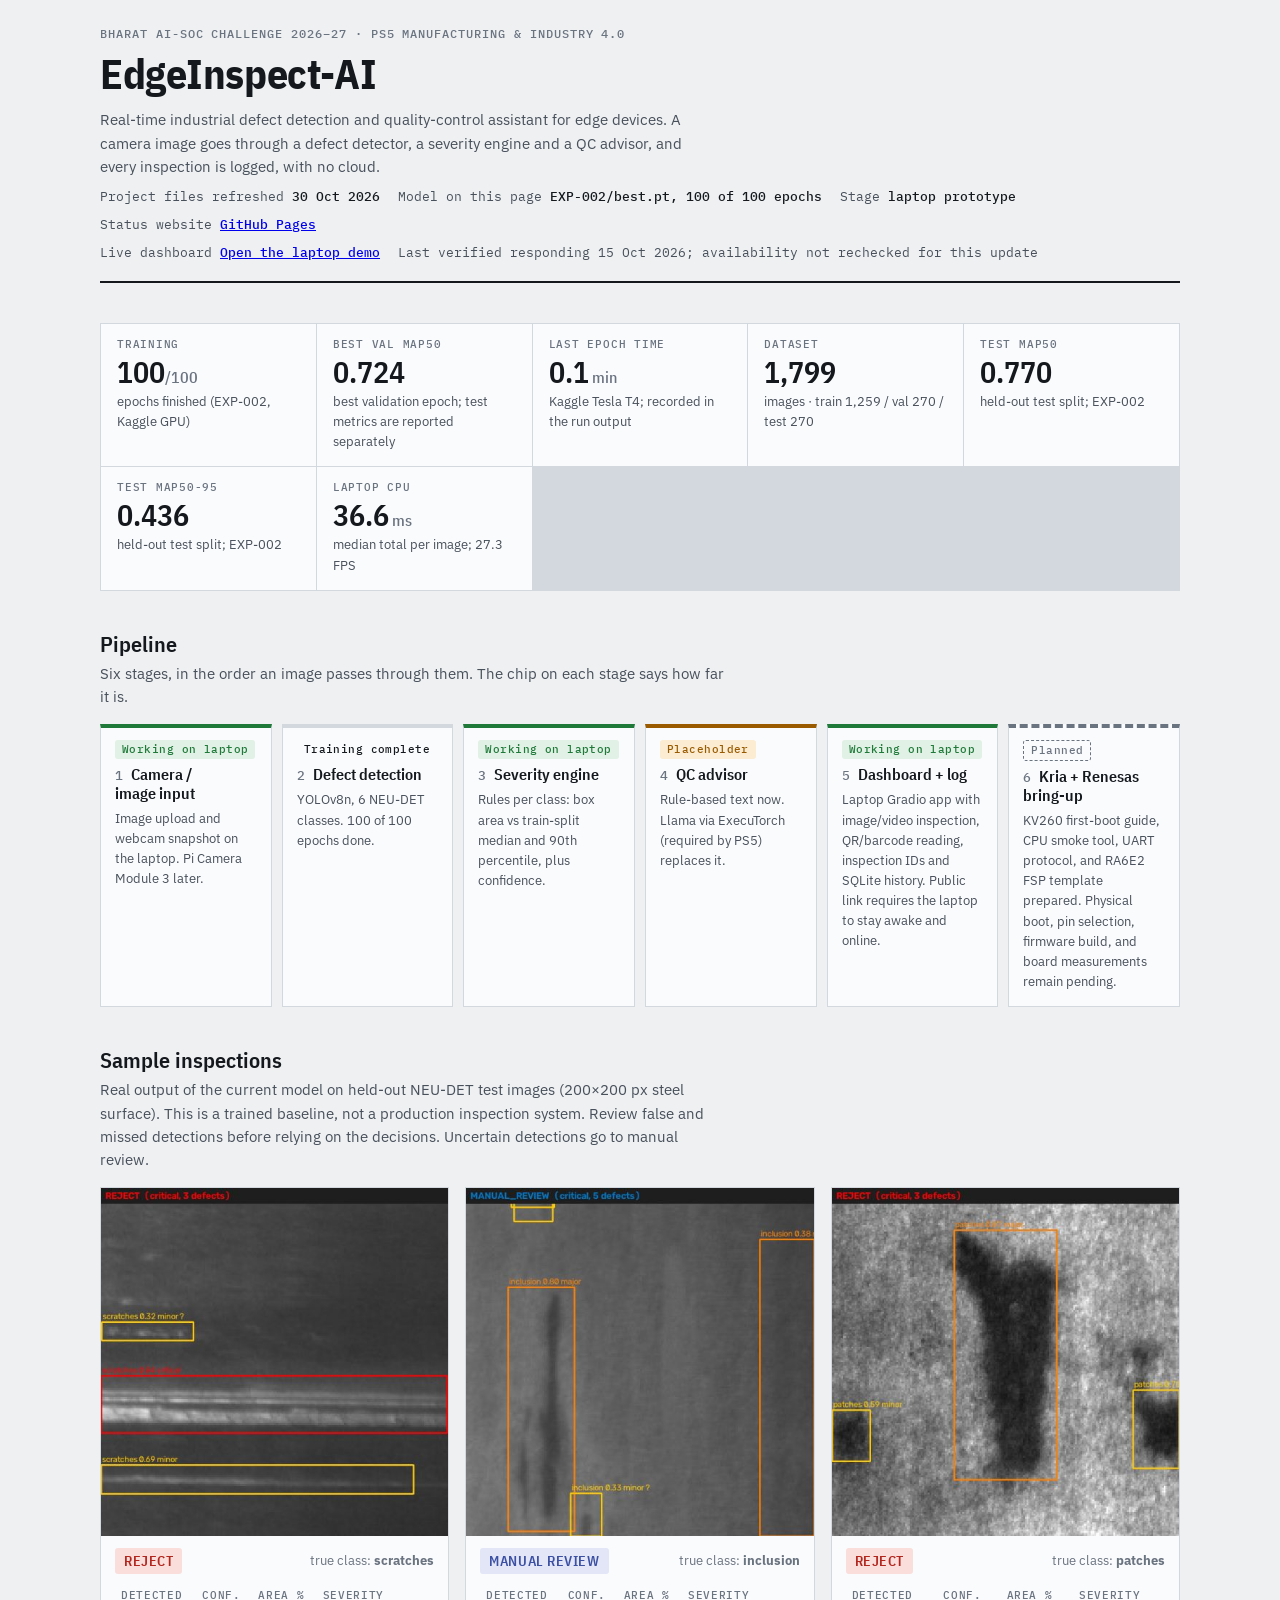
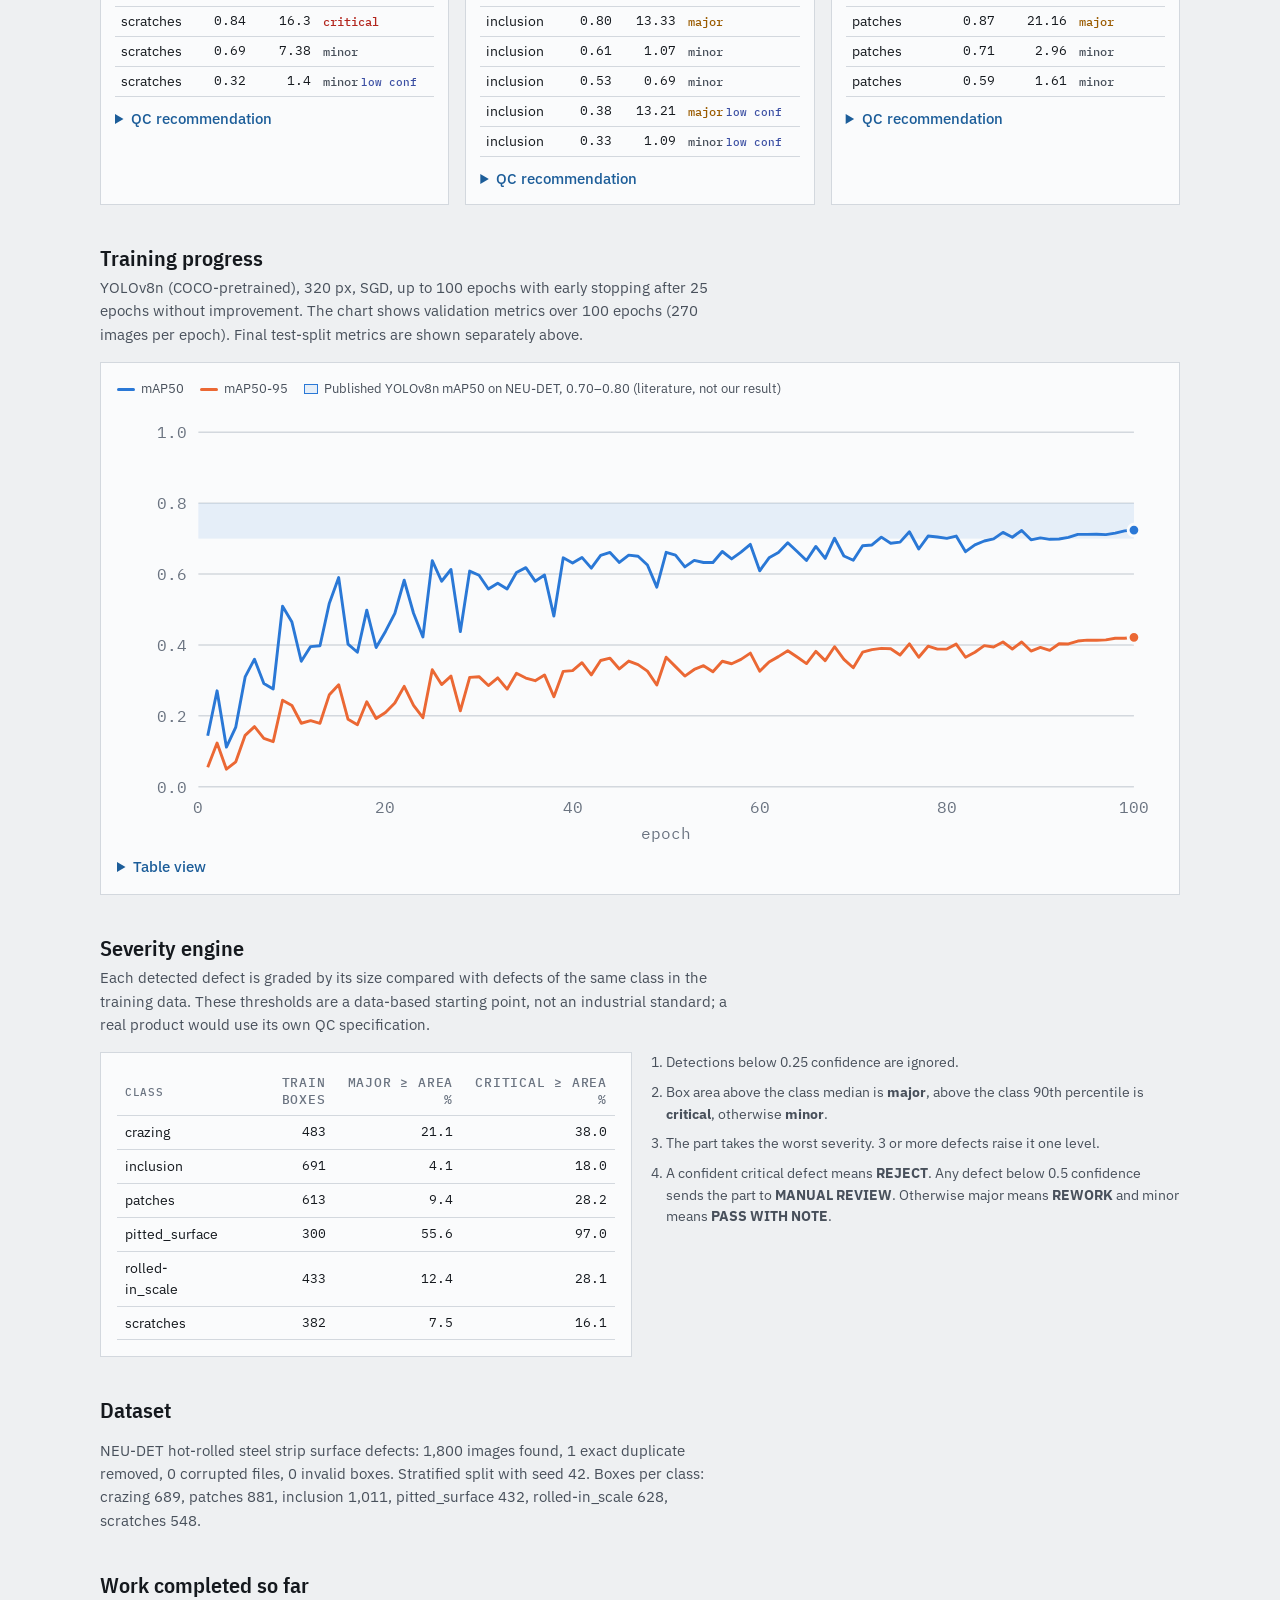
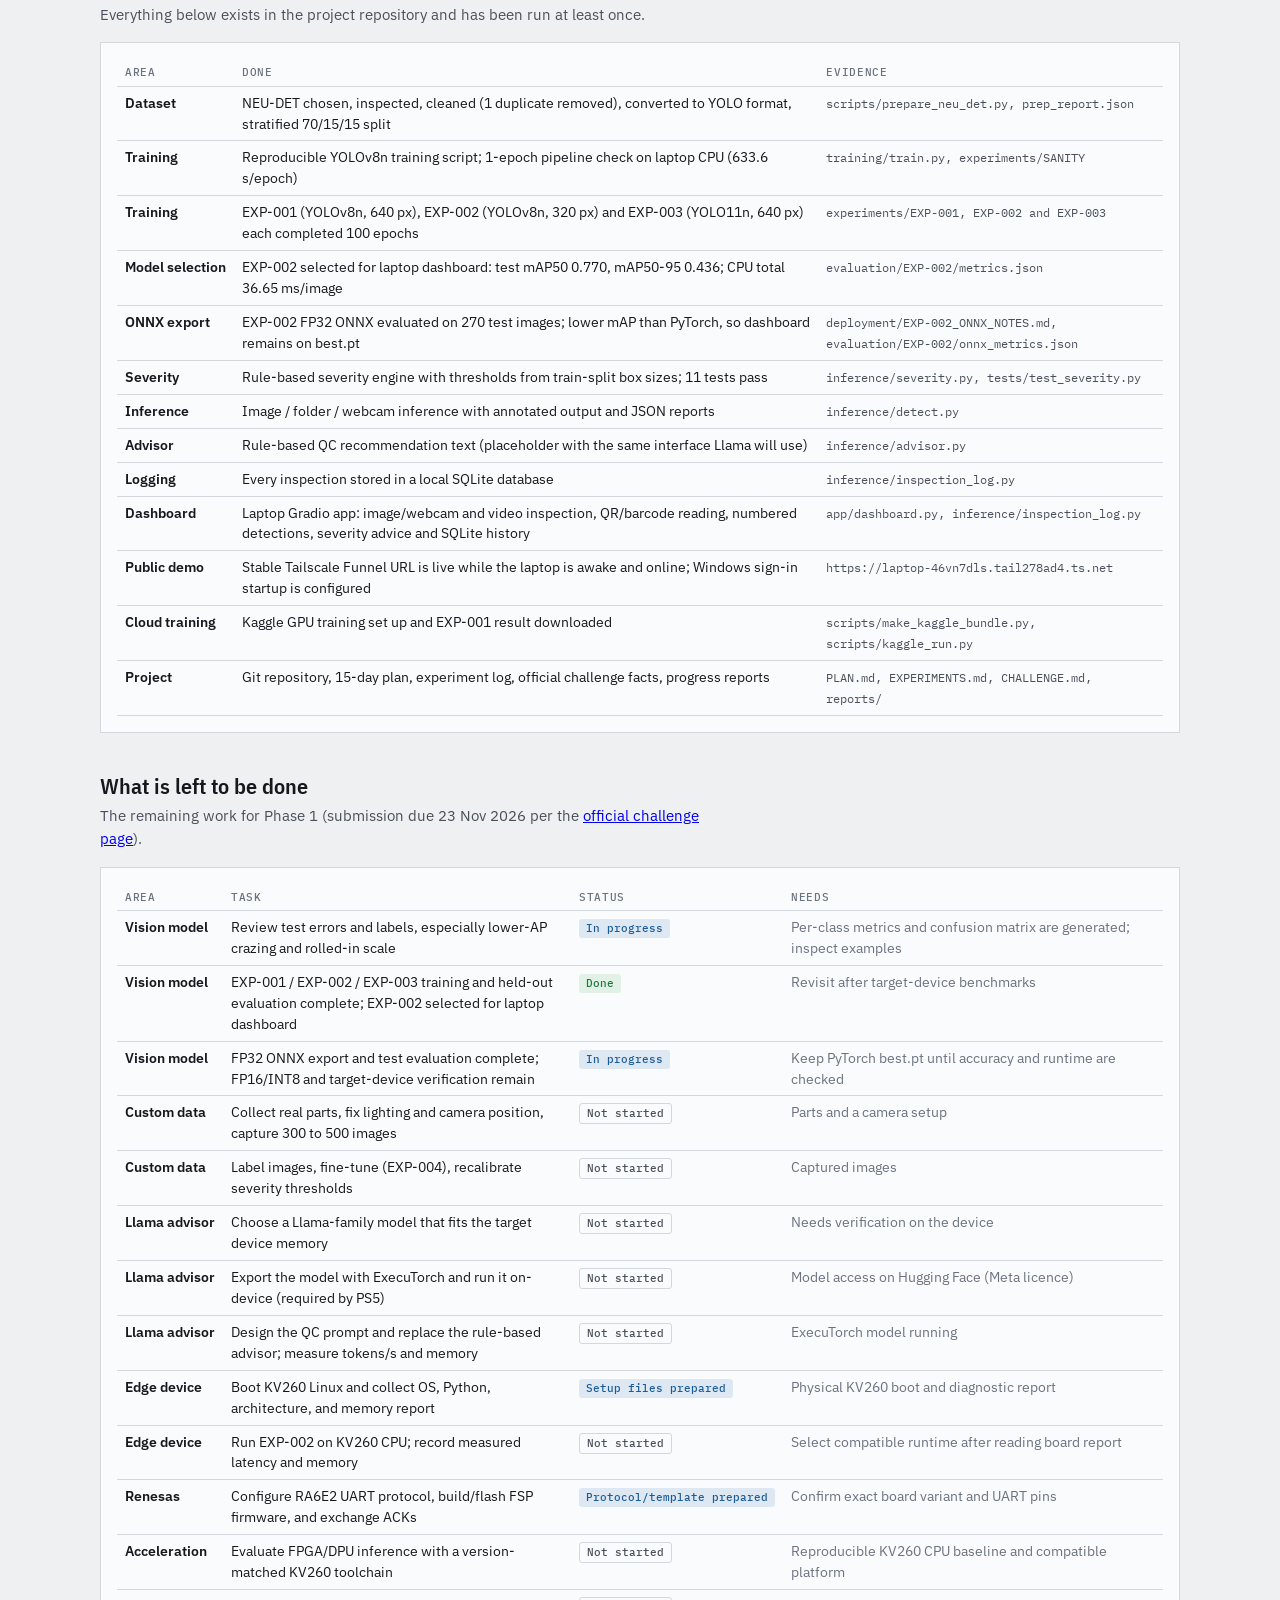
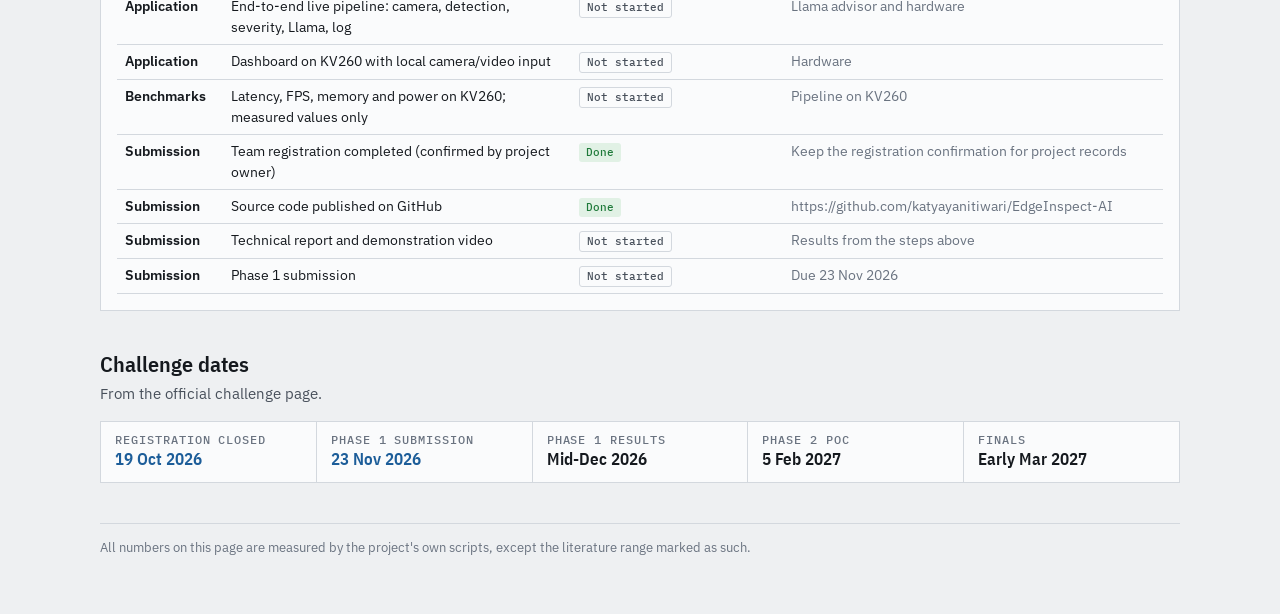
==== commit 2aac2a5c: "Prepare Phase 1 submission package" ====
--- a/site/index.html
+++ b/site/index.html
@@ -113,7 +113,7 @@
   <div class="eyebrow">Bharat AI-SoC Challenge 2026–27 · PS5 Manufacturing &amp; Industry 4.0</div>
   <h1>EdgeInspect-AI</h1>
   <p class="lede">Real-time industrial defect detection and quality-control assistant for edge devices. A camera image goes through a defect detector, a severity engine and a QC advisor, and every inspection is logged, with no cloud.</p>
-  <div class="plate"><span>Project files refreshed <b>29 Oct 2026</b></span><span>Model on this page <b>EXP-002/best.pt, 100 of 100 epochs</b></span><span>Stage <b>laptop prototype</b></span></div>
+  <div class="plate"><span>Project files refreshed <b>30 Oct 2026</b></span><span>Model on this page <b>EXP-002/best.pt, 100 of 100 epochs</b></span><span>Stage <b>laptop prototype</b></span></div>
   <div class="plate"><span>Status website <b><a href="https://katyayanitiwari.github.io/edgeinspect-ai-site/">GitHub Pages</a></b></span><!--DEMO--></div>
   <div class="plate"><span>Live dashboard <b><a href="https://laptop-46vn7dls.tail278ad4.ts.net">Open the laptop demo</a></b></span><span>Last verified responding 15 Oct 2026; availability not rechecked for this update</span></div>
 </header>
@@ -125,7 +125,7 @@
 <section>
   <div class="section-head"><h2>Pipeline</h2>
   <p>Six stages, in the order an image passes through them. The chip on each stage says how far it is.</p></div>
-  <ol class="pipeline"><li class='stage st-working'><span class='chip'>Working on laptop</span><h3>Camera / image input</h3><p>Image upload and webcam snapshot on the laptop. Pi Camera Module 3 later.</p></li><li class='stage st-complete'><span class='chip'>Training complete</span><h3>Defect detection</h3><p>YOLOv8n, 6 NEU-DET classes. 100 of 100 epochs done.</p></li><li class='stage st-working'><span class='chip'>Working on laptop</span><h3>Severity engine</h3><p>Rules per class: box area vs train-split median and 90th percentile, plus confidence.</p></li><li class='stage st-placeholder'><span class='chip'>Placeholder</span><h3>QC advisor</h3><p>Rule-based text now. Llama via ExecuTorch (required by PS5) replaces it.</p></li><li class='stage st-working'><span class='chip'>Working on laptop</span><h3>Dashboard + log</h3><p>Laptop Gradio app with image/video inspection, QR/barcode reading, inspection IDs and SQLite history. Public link requires the laptop to stay awake and online.</p></li><li class='stage st-planned'><span class='chip'>Planned</span><h3>Edge device</h3><p>Raspberry Pi 5 (CPU; AI HAT+ optional). Not started, hardware not yet confirmed.</p></li></ol>
+  <ol class="pipeline"><li class='stage st-working'><span class='chip'>Working on laptop</span><h3>Camera / image input</h3><p>Image upload and webcam snapshot on the laptop. Pi Camera Module 3 later.</p></li><li class='stage st-complete'><span class='chip'>Training complete</span><h3>Defect detection</h3><p>YOLOv8n, 6 NEU-DET classes. 100 of 100 epochs done.</p></li><li class='stage st-working'><span class='chip'>Working on laptop</span><h3>Severity engine</h3><p>Rules per class: box area vs train-split median and 90th percentile, plus confidence.</p></li><li class='stage st-placeholder'><span class='chip'>Placeholder</span><h3>QC advisor</h3><p>Rule-based text now. Llama via ExecuTorch (required by PS5) replaces it.</p></li><li class='stage st-working'><span class='chip'>Working on laptop</span><h3>Dashboard + log</h3><p>Laptop Gradio app with image/video inspection, QR/barcode reading, inspection IDs and SQLite history. Public link requires the laptop to stay awake and online.</p></li><li class='stage st-planned'><span class='chip'>Planned</span><h3>Kria + Renesas bring-up</h3><p>KV260 first-boot guide, CPU smoke tool, UART protocol, and RA6E2 FSP template prepared. Physical boot, pin selection, firmware build, and board measurements remain pending.</p></li></ol>
 </section>
 
 <section>
@@ -230,7 +230,7 @@
   <div class="section-head"><h2>What is left to be done</h2>
   <p>The remaining work for Phase 1 (submission due 23 Nov 2026 per the <a href="https://arm-education.github.io/Arm-Developer-Labs/Bharat_AI_SoC_2026_27.html">official challenge page</a>).</p></div>
   <div class="panel tablewrap"><table class="plan"><thead><tr><th>Area</th><th>Task</th><th>Status</th><th>Needs</th></tr></thead>
-  <tbody><tr><td>Vision model</td><td>Review test errors and labels, especially lower-AP crazing and rolled-in scale</td><td><span class='st st-prog'>In progress</span></td><td class='muted'>Per-class metrics and confusion matrix are generated; inspect examples</td></tr><tr><td>Vision model</td><td>EXP-001 / EXP-002 / EXP-003 training and held-out evaluation complete; EXP-002 selected for laptop dashboard</td><td><span class='st st-done'>Done</span></td><td class='muted'>Revisit after target-device benchmarks</td></tr><tr><td>Vision model</td><td>FP32 ONNX export and test evaluation complete; FP16/INT8 and target-device verification remain</td><td><span class='st st-prog'>In progress</span></td><td class='muted'>Keep PyTorch best.pt until accuracy and runtime are checked</td></tr><tr><td>Custom data</td><td>Collect real parts, fix lighting and camera position, capture 300 to 500 images</td><td><span class='st st-todo'>Not started</span></td><td class='muted'>Parts and a camera setup</td></tr><tr><td>Custom data</td><td>Label images, fine-tune (EXP-004), recalibrate severity thresholds</td><td><span class='st st-todo'>Not started</span></td><td class='muted'>Captured images</td></tr><tr><td>Llama advisor</td><td>Choose a Llama-family model that fits the target device memory</td><td><span class='st st-todo'>Not started</span></td><td class='muted'>Needs verification on the device</td></tr><tr><td>Llama advisor</td><td>Export the model with ExecuTorch and run it on-device (required by PS5)</td><td><span class='st st-todo'>Not started</span></td><td class='muted'>Model access on Hugging Face (Meta licence)</td></tr><tr><td>Llama advisor</td><td>Design the QC prompt and replace the rule-based advisor; measure tokens/s and memory</td><td><span class='st st-todo'>Not started</span></td><td class='muted'>ExecuTorch model running</td></tr><tr><td>Edge device</td><td>Get Raspberry Pi 5 and Camera Module 3 (AI HAT+ optional)</td><td><span class='st st-block'>Blocked</span></td><td class='muted'>Team to confirm what hardware is owned</td></tr><tr><td>Edge device</td><td>Pi OS setup, install script, run the full pipeline on the Pi CPU</td><td><span class='st st-todo'>Not started</span></td><td class='muted'>Hardware</td></tr><tr><td>Edge device</td><td>Optional: Hailo NPU path (WSL2 Ubuntu, Hailo compiler, HEF model) on AI HAT+</td><td><span class='st st-todo'>Not started</span></td><td class='muted'>AI HAT+ and a Hailo developer account</td></tr><tr><td>Application</td><td>End-to-end live pipeline: camera, detection, severity, Llama, log</td><td><span class='st st-todo'>Not started</span></td><td class='muted'>Llama advisor and hardware</td></tr><tr><td>Application</td><td>Dashboard on the Pi with live camera view</td><td><span class='st st-todo'>Not started</span></td><td class='muted'>Hardware</td></tr><tr><td>Benchmarks</td><td>Latency, FPS, memory and power on the Pi (CPU, and NPU if used); measured values only</td><td><span class='st st-todo'>Not started</span></td><td class='muted'>Pipeline on the Pi</td></tr><tr><td>Submission</td><td>Team registration completed (confirmed by project owner)</td><td><span class='st st-done'>Done</span></td><td class='muted'>Keep the registration confirmation for project records</td></tr><tr><td>Submission</td><td>Source code published on GitHub</td><td><span class='st st-done'>Done</span></td><td class='muted'>https://github.com/katyayanitiwari/EdgeInspect-AI</td></tr><tr><td>Submission</td><td>Technical report and demonstration video</td><td><span class='st st-todo'>Not started</span></td><td class='muted'>Results from the steps above</td></tr><tr><td>Submission</td><td>Phase 1 submission</td><td><span class='st st-todo'>Not started</span></td><td class='muted'>Due 23 Nov 2026</td></tr></tbody></table></div>
+  <tbody><tr><td>Vision model</td><td>Review test errors and labels, especially lower-AP crazing and rolled-in scale</td><td><span class='st st-prog'>In progress</span></td><td class='muted'>Per-class metrics and confusion matrix are generated; inspect examples</td></tr><tr><td>Vision model</td><td>EXP-001 / EXP-002 / EXP-003 training and held-out evaluation complete; EXP-002 selected for laptop dashboard</td><td><span class='st st-done'>Done</span></td><td class='muted'>Revisit after target-device benchmarks</td></tr><tr><td>Vision model</td><td>FP32 ONNX export and test evaluation complete; FP16/INT8 and target-device verification remain</td><td><span class='st st-prog'>In progress</span></td><td class='muted'>Keep PyTorch best.pt until accuracy and runtime are checked</td></tr><tr><td>Custom data</td><td>Collect real parts, fix lighting and camera position, capture 300 to 500 images</td><td><span class='st st-todo'>Not started</span></td><td class='muted'>Parts and a camera setup</td></tr><tr><td>Custom data</td><td>Label images, fine-tune (EXP-004), recalibrate severity thresholds</td><td><span class='st st-todo'>Not started</span></td><td class='muted'>Captured images</td></tr><tr><td>Llama advisor</td><td>Choose a Llama-family model that fits the target device memory</td><td><span class='st st-todo'>Not started</span></td><td class='muted'>Needs verification on the device</td></tr><tr><td>Llama advisor</td><td>Export the model with ExecuTorch and run it on-device (required by PS5)</td><td><span class='st st-todo'>Not started</span></td><td class='muted'>Model access on Hugging Face (Meta licence)</td></tr><tr><td>Llama advisor</td><td>Design the QC prompt and replace the rule-based advisor; measure tokens/s and memory</td><td><span class='st st-todo'>Not started</span></td><td class='muted'>ExecuTorch model running</td></tr><tr><td>Edge device</td><td>Boot KV260 Linux and collect OS, Python, architecture, and memory report</td><td><span class='st st-prog'>Setup files prepared</span></td><td class='muted'>Physical KV260 boot and diagnostic report</td></tr><tr><td>Edge device</td><td>Run EXP-002 on KV260 CPU; record measured latency and memory</td><td><span class='st st-todo'>Not started</span></td><td class='muted'>Select compatible runtime after reading board report</td></tr><tr><td>Renesas</td><td>Configure RA6E2 UART protocol, build/flash FSP firmware, and exchange ACKs</td><td><span class='st st-prog'>Protocol/template prepared</span></td><td class='muted'>Confirm exact board variant and UART pins</td></tr><tr><td>Acceleration</td><td>Evaluate FPGA/DPU inference with a version-matched KV260 toolchain</td><td><span class='st st-todo'>Not started</span></td><td class='muted'>Reproducible KV260 CPU baseline and compatible platform</td></tr><tr><td>Application</td><td>End-to-end live pipeline: camera, detection, severity, Llama, log</td><td><span class='st st-todo'>Not started</span></td><td class='muted'>Llama advisor and hardware</td></tr><tr><td>Application</td><td>Dashboard on KV260 with local camera/video input</td><td><span class='st st-todo'>Not started</span></td><td class='muted'>Hardware</td></tr><tr><td>Benchmarks</td><td>Latency, FPS, memory and power on KV260; measured values only</td><td><span class='st st-todo'>Not started</span></td><td class='muted'>Pipeline on KV260</td></tr><tr><td>Submission</td><td>Team registration completed (confirmed by project owner)</td><td><span class='st st-done'>Done</span></td><td class='muted'>Keep the registration confirmation for project records</td></tr><tr><td>Submission</td><td>Source code published on GitHub</td><td><span class='st st-done'>Done</span></td><td class='muted'>https://github.com/katyayanitiwari/EdgeInspect-AI</td></tr><tr><td>Submission</td><td>Technical report and demonstration video</td><td><span class='st st-todo'>Not started</span></td><td class='muted'>Results from the steps above</td></tr><tr><td>Submission</td><td>Phase 1 submission</td><td><span class='st st-todo'>Not started</span></td><td class='muted'>Due 23 Nov 2026</td></tr></tbody></table></div>
 </section>
 
 <section>
